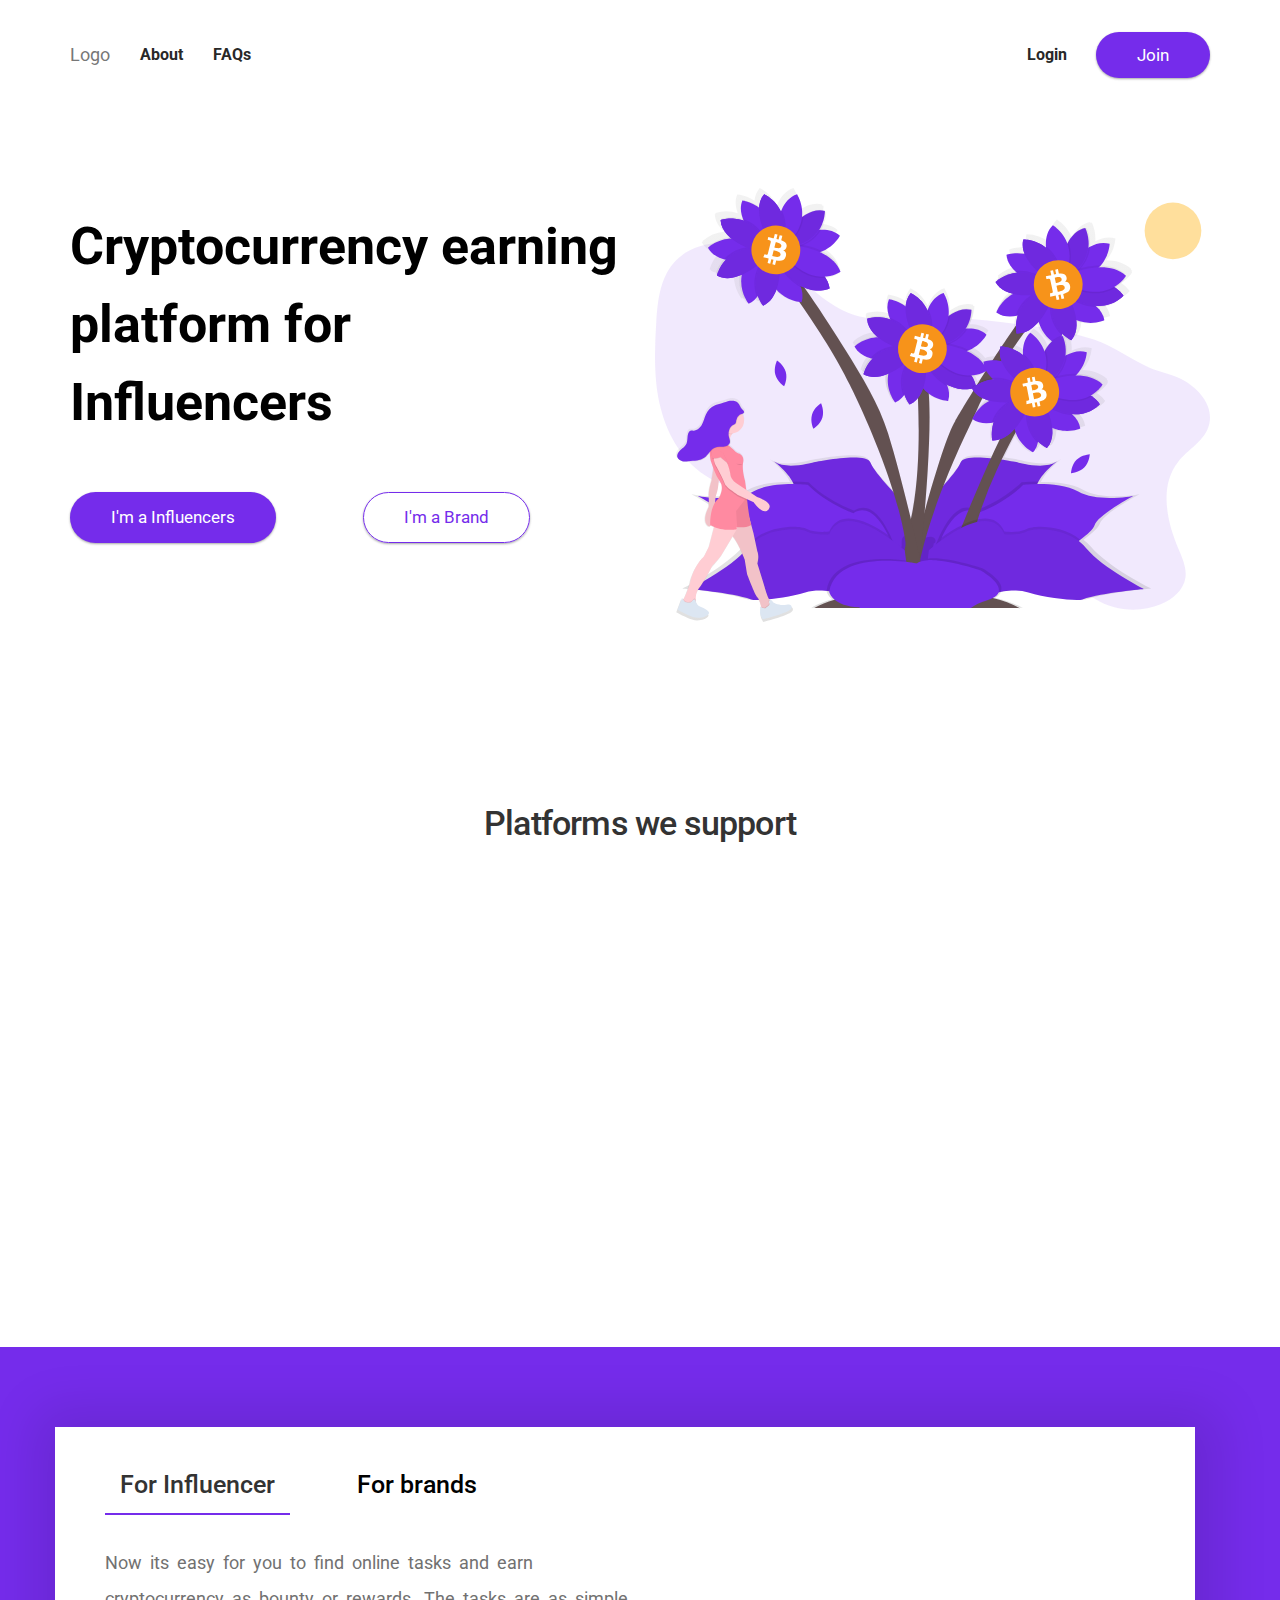
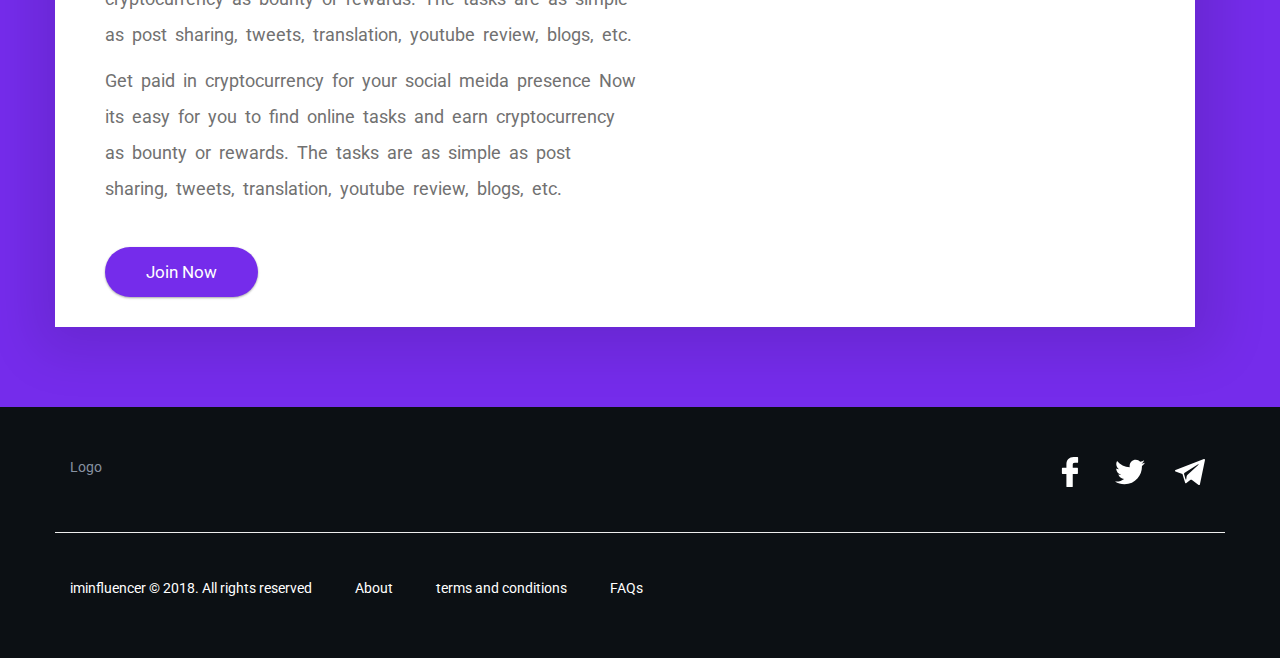
==== index.html @ a890776f "added" ====
<!DOCTYPE html>
<html>
<head>
	<title></title>
	<link rel="stylesheet" href="css/bootstrap.min.css">
	<link rel="stylesheet" href="css/animate.css">
	<link rel="stylesheet" href="css/main.css">
</head>
<body>
	<div class="hero-banner v1">
		   <nav class="navbar navbar-default navbar-transprent" style="padding-top: 30px;">
	           <div class="container">
	             <!-- Brand and toggle get grouped for better mobile display -->
	             <div class="navbar-header">
	               <button type="button" class="navbar-toggle collapsed" data-toggle="collapse" data-target="#navbar-sample" aria-expanded="false">
	                 <span class="sr-only">Toggle navigation</span>
	                 <span class="icon-bar"></span>
	                 <span class="icon-bar"></span>
	                 <span class="icon-bar"></span>
	               </button>
	              <a class="navbar-brand" href="#">
	                Logo
	                </a>
	             </div>
	     
	             <!-- Collect the nav links, forms, and other content for toggling -->
	             <div class="collapse navbar-collapse app" id="navbar-sample">
	               <ul class="nav navbar-nav">
	                	<li><a href="">About</a></li>
	                	<li><a href="faqs.html">FAQs</a></li>
	               </ul>
	               <ul class="nav navbar-nav navbar-right">
	                 <li><a href="login.html">Login</a></li>
	                 <li>
	                 	<p class="navbar-btn">
	                 	    		<div class="dropdown">
	                 	    			  <button class="btn btn-theme round dropdown-toggle" type="button" data-toggle="dropdown" style="padding: 10px 40px;
	                 	               margin-left: 14px;    margin-top: -6px;">
	                 	    			    Join
	                 	    			  </button>
	                 	    			  <ul class="dropdown-menu">
	                 	    			    <li><a href="#">I'm a Influencers</a></li>
	                 	    			    <li><a href="#">I'm a Brand</a></li>
	                 	    			   
	                 	    			  </ul>
	                 	    		</div>
	                 	 </p>     	
	                 	
	                 			
	                 </li>
	               </ul>
	             </div>
	           </div>
	       </nav>
	   </div>

	       <div class="container spacethis">
		       	<div class="row">
		       		<div class="col-md-6">
		       			<h1 class="main-heading">
		       				Cryptocurrency earning platform
		       				for Influencers
		       			</h1>
		       			<div class="row">
		       				<div class="col-md-6">
		       					<a href="#" class="btn btn-theme round">I'm a Influencers</a>
		       				</div>
		       				<div class="col-md-6">
		       					<a href="#" class="btn btn-theme outline round">I'm a Brand</a>
		       				</div>
		       			</div>
		       		</div>
		       		<div class="col-md-6">
		       			<img class="front-image" src="img/crypto01.svg" alt="">
		       		</div>
		       	</div>
	       </div>
	       <div class="container spacethis icon-container">
	       
	       		<h1 class="heading text-center">
	       			Platforms we support
	       		</h1>
	       		<ul class="brand-support-icon list-inline text-center">
	       			<li class="wow fadeInUp">
	       				<img src="img/facebook.svg" >
	       			</li>
	       			<li class="wow fadeInUp">
	       				<img src="img/twitter-02.svg">
	       			</li>
	       			<li class="wow fadeInUp">
	       				<img src="img/instagram-02.svg">
	       			</li>
	       			<li class="wow fadeInUp">
	       				<img src="img/youtube-02.svg">
	       			</li>
	       			<li class="wow fadeInUp">
	       				<img src="img/linkedin.svg">
	       			</li>
	       			<li class="wow fadeInUp">
	       				<img src="img/steemit.png">
	       			</li>
	       			<li class="wow fadeInUp">
	       				<img src="img/telegram.svg">
	       			</li>
	       			<li class="wow fadeInUp">
	       				<img src="img/medium.svg">
	       			</li>
	       			<li class="wow fadeInUp">
	       				<img src="img/reddit.png">
	       			</li>


	       		</ul>
	       </div>
	       <div class="container-fluid" style="background: var(--theme-color)">
	       		<div class="row">
	       			<div class="container spacethis">
	       				<div class="brands-box row">
	       					<div class="col-md-7" style="padding: 30px 50px">
	       						<ul class="nav nav-pills">
	       						  <li class="active influencer-tab"><a data-toggle="pill" href="#home">For Influencer</a></li>
	       						  <li class="brands-tab"><a data-toggle="pill" href="#menu1">For brands</a></li>
	       							       			 
	       						</ul>
	       						
	       						<div class="tab-content">
	       						  <div id="home" class="tab-pane fade in active">
	       						    <p>
	       						    	Now its easy for you to find online tasks and earn cryptocurrency
	       						    	as bounty or rewards.
	       						    	The tasks are as simple as post sharing, tweets, translation, 
	       						    	youtube review, blogs, etc.
	       						    </p>
	       						    <p>
	       						    	Get paid in cryptocurrency for your social meida presence

	       						    	Now its easy for you to find online tasks and earn cryptocurrency
	       						    	as bounty or rewards.
	       						    	The tasks are as simple as post sharing, tweets, translation, 
	       						    	youtube review, blogs, etc.
	       						    </p>
	       						    <a href="#" class="btn btn-theme round">Join Now</a>
	       						  </div>
	       						  <div id="menu1" class="tab-pane fade">
	       						    <p>
	       						    	Share your campaigns directly to influencers.

	       						    	Your campaigns can get immediate access to huge number of influencers 
	       						    	listed on our platform. 
	       						    	We help to optimize your spending by achieving real audience.
	       						    </p>
	       						    <a href="#" class="btn btn-theme round">Join Now</a>

	       						  </div>
	       						 
	       						</div>
	       						
	       					</div>
	       					<div class="col-md-5 brand-box-side-design">
	       				
	       						<img class="influencer-img wow fadeIn" src="img/inf.svg" alt="">
	       						<img class="brands-img animated fadeIn" style="display: none;" src="img/for-brands.svg" alt="">
	       					</div>
	       				</div>
	       			</div>
	       		</div>
	       </div>
	      
	       <footer>
	       	<div class="container">
	       		<div class="row">
	       			<div class="col-md-6">
	       				<p>Logo</p>
	       			</div>
	       			<div class="col-md-6">
	       				<ul class="list-inline footer-links social">
	       					<li><a href="faqs.html"><img src="img/telegram-f.svg" alt=""></a></li>
	       					<li><a href="faqs.html"><img src="img/twitter.svg" alt=""></a></li>
	       					<li><a href="faqs.html"><img src="img/facebook-logo.svg" alt=""></a></li>
	       				</ul>
	       			</div>
	       		</div>
	       		<div class="row" style="padding: 25px 0;">
	       			<hr>
	       		</div>
	       		<div class="row">
	       			<div class="col-md-12">
	       				<ul class="list-inline footer-links">
	       					<li><a href="">iminfluencer © 2018. All rights reserved </a></li>
	       					<li><a href="faqs.html">About</a></li>
	       					<li><a href="faqs.html">terms and conditions</a></li>
	       					<li><a href="faqs.html">FAQs</a></li>
	       				</ul>
	       			</div>
	       			
	       		</div>
	       	
	       	</div>
	       </footer>
	   <script src="js/jquery.min.js"></script>
	   <script src="js/bootstrap.min.js"></script>
	   <script src="js/WOW.js"></script>
		
		<script>
			$('.influencer-tab').click(function() {
				$('.brand-box-side-design .influencer-img').css('display' , 'block');
				$('.brand-box-side-design .brands-img').css('display' , 'none');
			});

			$('.brands-tab').click(function() {
				$('.brand-box-side-design .influencer-img').css('display' , 'none');
				$('.brand-box-side-design .brands-img').css('display' , 'block');
			});

			$('.brand-support-icon li').each(function(a) {
				$(this).attr('data-wow-delay', `${(a / 10) * 1.5}s`);
			});
			
			new WOW().init();


			// if visible 

			$.fn.isInViewport = function() {


			    var offset = $(this).offset();
			    if(!offset) return;
			    var elementTop = offset.top;
			    var elementBottom = elementTop + $(this).outerHeight();

			    var viewportTop = $(window).scrollTop();
			    var viewportBottom = viewportTop + $(window).height();

			    return elementBottom > viewportTop && elementTop < viewportBottom;
			};

			
		</script>
</body>
</html>
---- css/main.css ----
@import url('https://fonts.googleapis.com/css?family=Roboto:100,300,400,500,900');


body {
 font-family: 'Roboto', sans-serif;
   /*font-family: 'Krub', sans-serif;*/
  
}

.bg-gray {
  background: #eaeef0;
}

:root {
  --theme-color: #752ceb;
 
}

.f-m {
  font-family: 'Montserrat', sans-serif !important;
}

  .btn.btn-theme {

  transition: opacity .45s cubic-bezier(0.25, 1, 0.33, 1), transform .45s cubic-bezier(0.25, 1, 0.33, 1), border-color .45s cubic-bezier(0.25, 1, 0.33, 1), color .45s cubic-bezier(0.25, 1, 0.33, 1), background-color .45s cubic-bezier(0.25, 1, 0.33, 1), box-shadow .45s cubic-bezier(0.25, 1, 0.33, 1);
  display: inline-block;
  padding: 12px 40px;
 
  border: 1px solid transparent;
  border-radius: 3px;
    box-shadow: 0 1px 3px rgba(0,0,0,0.12), 0 1px 2px rgba(0,0,0,0.24);
     background: var(--theme-color);
  color: #fff;
  font-size: 17px;
}
.btn.round {
  border-radius: 40px;
}
.btn.btn-theme:hover {
  box-shadow: 0 20px 38px rgba(0, 0, 0, 0.16)!important;
      -ms-transform: translateY(-3px);
      transform: translateY(-3px);
      -webkit-transform: translateY(-3px);
      color: #fff;
}

.btn-theme.outline {
  border-color: var(--theme-color);
  color: var(--theme-color);
  background: none;

}
.btn-theme.outline:hover {
  background: var(--theme-color);
  color: #fff;
}

.btn.btn-round {
    border-radius: 30px;
}

.mb100 {
  margin-bottom: 100px;
}
.navbar-transprent {
  background-color: transparent;
  border: none;
}
.front-image {
  width: 100%;
}
.width100{
  width: 100% !important;
}
.spacethis {
  padding-top: 80px;
  padding-bottom: 80px;
}

.spacehalf {
  padding-top: 40px;
  padding-bottom: 40px;
}
.main-heading{
  font-weight: 700;
  font-size: 52px;
  color: #000;
  line-height: 1.5;
  margin-bottom: 50px;

}
.navbar-default .navbar-nav>li>a {
    color: #282828;
    font-weight: 700;
    font-size: 16px;
}
.hero-banner.v2 .navbar-default .navbar-nav>li>a  {
  color: #fff;
}
.hero-banner.v1 .front-image{
  display: block;
}
.hero-banner.v1 .front-2{
  display: none;
}
.hero-banner.v2 .front-image{
  display: none;

}

.hero-banner.v2{
  background: linear-gradient(45deg, #003c9c,  #540b80);
height: 100vh;
}

.hero-banner.v2 .main-heading {
  color: #fff;
}

.front-2 {
  width: 115%;
      margin-top: -100px;
}

.hero-banner.v2 .btn-theme.outline {
  background: #fff;
  border-color: #fff;
}
.brand-support-icon {
  padding: 0;
}
.brand-support-icon li img {
  width: 100%;
}

.brand-support-icon li {
  list-style: none;
      --size: 110px;
      width: var(--size);
      height: var(--size);
    /*box-shadow: -1px 3px 10px #00000024;*/
        padding: 15px;
        border-radius: 6px;
        margin: 40px 50px;

}

.heading {
 margin-bottom: 30px;
 font-size: 34px;
     line-height: 1.27;
     letter-spacing: -.8px;
}

.brands-box {
  box-shadow: 3px 4px 50px 20px #0000001c;
  width: 100%;
}

.brands-box .nav-pills>li>a{
 font-size: 25px;
     margin-right: 50px;
     font-weight: 500;
     color: #000;
}
.brands-box .btn {
  margin-top: 30px;
}

.nav-pills>li.active>a, .nav-pills>li.active>a:focus, .nav-pills>li.active>a:hover {
  color: #333;
  background: none;
  border-bottom: 2px solid var(--theme-color);
  border-radius: 0;
}

.brands-box p {
 font-size: 18px;
 line-height: 2;
 padding-right: 30px;
 color: #717171;
 font-weight: 400;
 word-spacing: 4px;
}
.brands-box .nav-pills {
  padding-bottom: 30px;
}
.brands-box {
    background: #fff;
    display: flex;
}
.brands-box form {
  padding-right: 60px;
  flex-grow: 1;
}

.login-body {
  height: calc(100vh - 110px);
  display: flex;
  align-items: center;
  justify-content: center;
}

.login-side-design {
  background: linear-gradient(45deg, #5400dc, #540b80);
  flex-grow: 1;
  display: flex;
}

.form-control {
  height: 45px;
      box-shadow: none;
      background: #eaeaea;
      border: none;
}
.form-group {
    margin-bottom: 30px;
}

.test {
  background: url(../img/layer.png) no-repeat right top;
  background-size: 1000px;

}

footer {
  background: #0c1014;
  color: #8792a1;
  padding: 50px 0;
}

.dropdown-menu li a{
      padding: 14px 20px;
}

.faqs-list {
  padding: 0;

}
.faqs-list li {
 list-style: none;
     padding: 7px 0;
     border-bottom: 1px solid #e2e2e2;
}
.faqs-list li:first-child {
 padding-top: 50px;
}
.faqs-list li .ques {
  font-size: 22px;
      font-weight: 500;
      color: #505050;
      margin: 0;
      padding: 20px 0;
      font-weight: 300;
      cursor: pointer;
}
.faqs-list li .ans {
    font-size: 16px;
    margin-top: 15px;
    line-height: 1.5;
    color: #5f5f5f;
       display: none;
}

.faqs-list li.active  .ques {
  color: #000;
  font-weight: 400;
}
.f-icon {
  --size: 45px;
      width: var(--size);
      height: var(--size);
      margin: 0 auto;
      background: var(--theme-color);
      padding: 8px;
      border-radius: 50%;
      border: 4px solid #fff;
      margin-top: -17px;
}
 .f-icon img {
  width: 100%;
 }
.por {
  position: relative;
}

.theme-color-box {
 background: var(--theme-color);
 color: #fff;
 text-align: center;
}

.footer-links li a {
  color: #fff;
  padding-right: 30px;
}

.footer-links.social li {
  float: right;
}
.footer-links.social  li a {
  padding-right: 0;
  padding-left: 20px;
}
.footer-links.social  li a img {
  width: 30px;
}

.animated.standby {
  -webkit-animation: none !important;
  -o-animation: none !important;
  animation: none !important;
  visibility: hidden;
}

.brand-box-side-design img {
  width:  100%;
  margin-top: 50px;
  margin-bottom: 50px;
}

.brand-box-side-design {
     min-height: 500px;
}
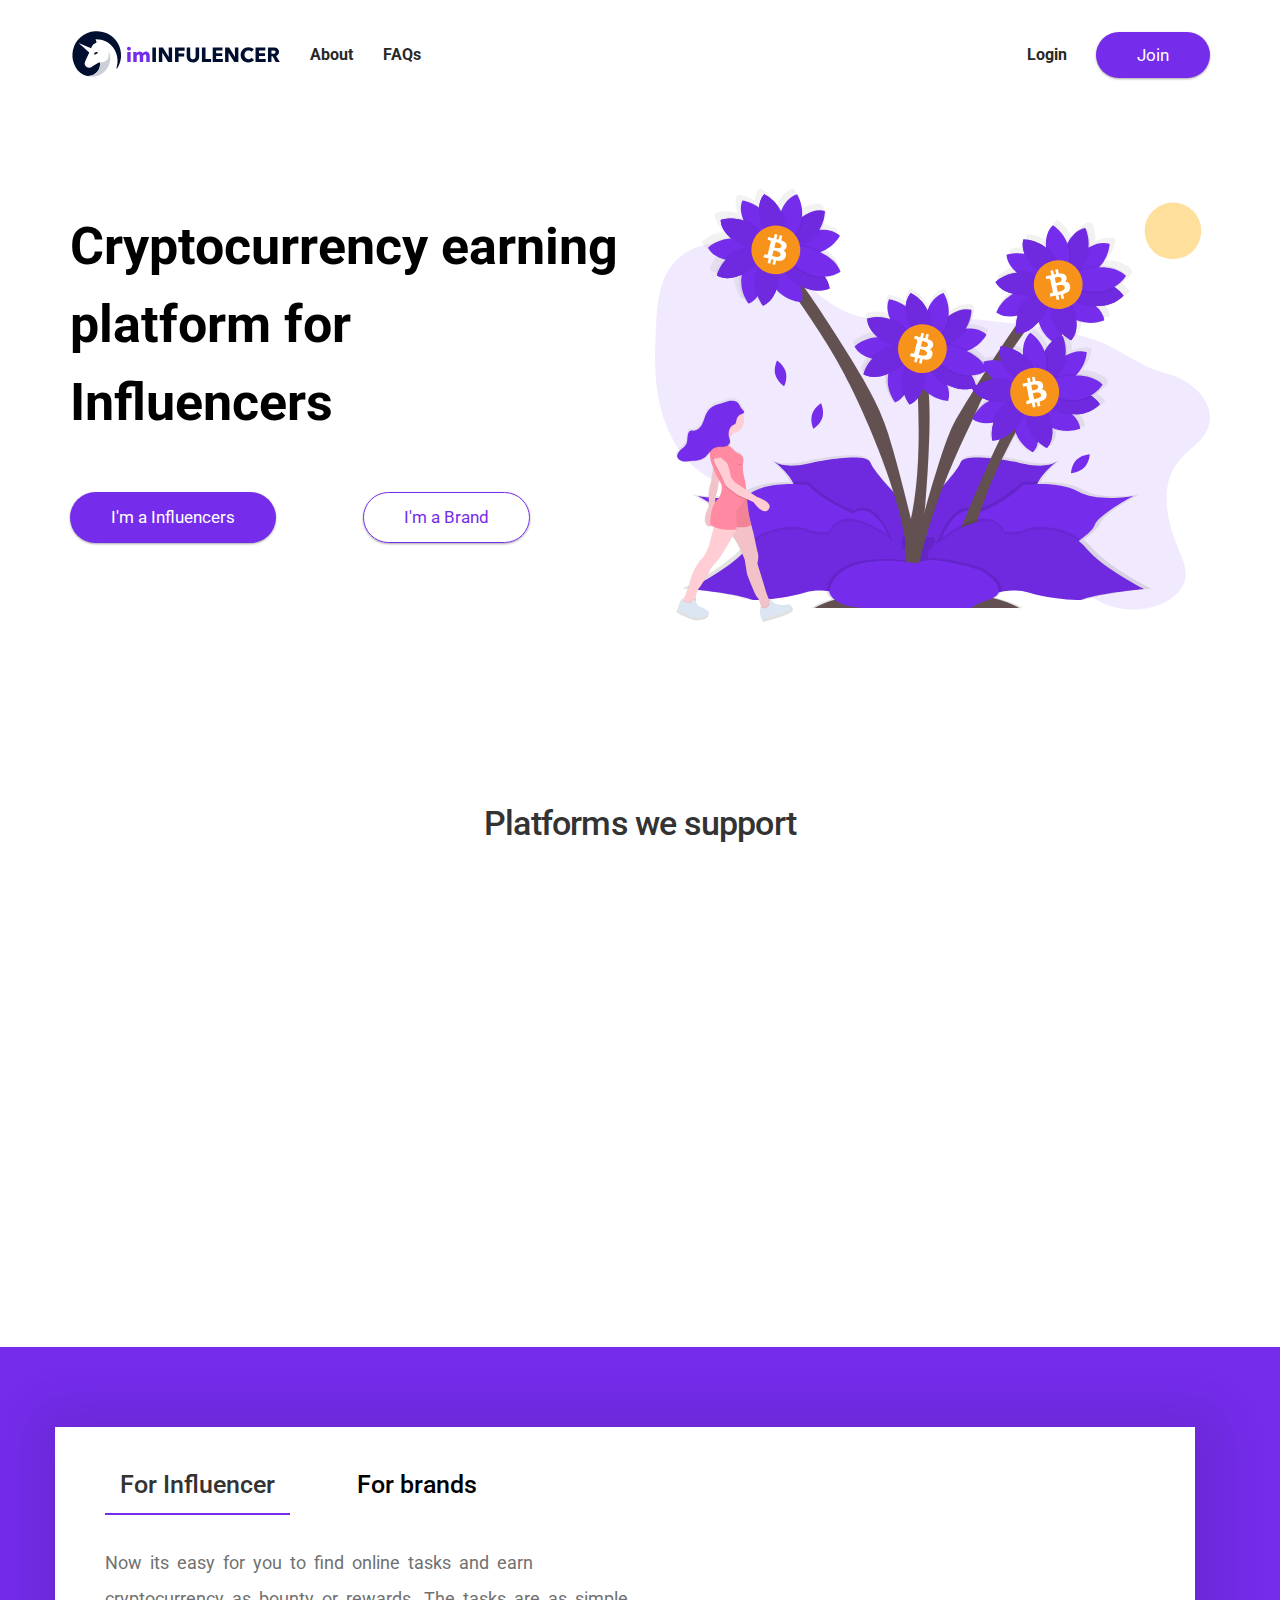
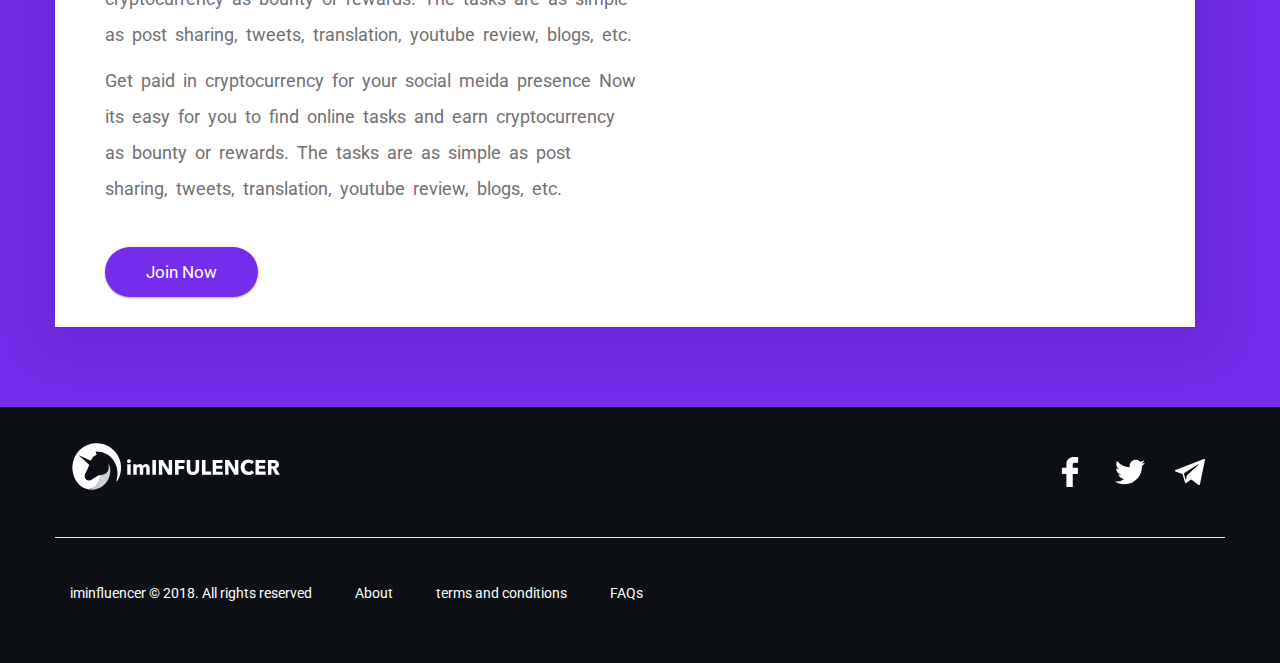
==== commit 2e877e6d: "added" ====
--- a/index.html
+++ b/index.html
@@ -18,15 +18,15 @@
 	                 <span class="icon-bar"></span>
 	                 <span class="icon-bar"></span>
 	               </button>
-	              <a class="navbar-brand" href="#">
-	                Logo
+	              <a class="navbar-brand" href="index.html">
+	                <img class="main-logo" src="img/Iminfluencer Logo 2.svg" alt="">
 	                </a>
 	             </div>
 	     
 	             <!-- Collect the nav links, forms, and other content for toggling -->
 	             <div class="collapse navbar-collapse app" id="navbar-sample">
 	               <ul class="nav navbar-nav">
-	                	<li><a href="">About</a></li>
+	                	<li><a href="about.html">About</a></li>
 	                	<li><a href="faqs.html">FAQs</a></li>
 	               </ul>
 	               <ul class="nav navbar-nav navbar-right">
@@ -39,8 +39,8 @@
 	                 	    			    Join
 	                 	    			  </button>
 	                 	    			  <ul class="dropdown-menu">
-	                 	    			    <li><a href="#">I'm a Influencers</a></li>
-	                 	    			    <li><a href="#">I'm a Brand</a></li>
+	                 	    			    <li><a href="signup.html">I'm a Influencers</a></li>
+	                 	    			    <li><a href="signup.html">I'm a Brand</a></li>
 	                 	    			   
 	                 	    			  </ul>
 	                 	    		</div>
@@ -170,7 +170,7 @@
 	       	<div class="container">
 	       		<div class="row">
 	       			<div class="col-md-6">
-	       				<p>Logo</p>
+	       			  <img class="main-logo" src="img/logo-footer.svg" alt="">
 	       			</div>
 	       			<div class="col-md-6">
 	       				<ul class="list-inline footer-links social">
@@ -187,8 +187,8 @@
 	       			<div class="col-md-12">
 	       				<ul class="list-inline footer-links">
 	       					<li><a href="">iminfluencer © 2018. All rights reserved </a></li>
-	       					<li><a href="faqs.html">About</a></li>
-	       					<li><a href="faqs.html">terms and conditions</a></li>
+	       					<li><a href="about.html">About</a></li>
+	       					<li><a href="terms.html">terms and conditions</a></li>
 	       					<li><a href="faqs.html">FAQs</a></li>
 	       				</ul>
 	       			</div>
--- a/css/main.css
+++ b/css/main.css
@@ -188,6 +188,7 @@
 .brands-box {
     background: #fff;
     display: flex;
+    flex-wrap: wrap;
 }
 .brands-box form {
   padding-right: 60px;
@@ -202,9 +203,13 @@
 }
 
 .login-side-design {
-  background: linear-gradient(45deg, #5400dc, #540b80);
-  flex-grow: 1;
+  background: var(--theme-color);
+    flex-basis: 450px;
   display: flex;
+  color: #fff;
+  padding: 30px;
+  justify-content: center;
+    align-items: center;
 }
 
 .form-control {
@@ -322,3 +327,40 @@
 .brand-box-side-design {
      min-height: 500px;
 }
+.main-logo {
+  width: 210px;
+      margin-top: -15px;
+}
+.dropdown .btn-theme.round {
+  -webkit-transition: all .2s ;
+     -moz-transition: all .2s ;
+      -ms-transition: all .2s ;
+       -o-transition: all .2s;
+          transition: all .2s ;
+}
+.dropdown.open .btn-theme.round{
+  border-radius: 2px;
+}
+.dropdown-menu {
+  border-top: 2px solid #752ceb;
+      margin-top: 15px;
+}
+.dropdown-menu:before {
+ content: '';
+     border: 10px solid;
+     border-color: #ff000000 #0000ff00 #752ceb #ffff0000;
+     display: block;
+     position: absolute;
+     right: 2px;
+     top: -22px;
+}
+.email-verification .lead {
+      text-align: center;
+    line-height: 2;
+    padding: 80px;
+}
+.about-page p{
+  font-size: 16px;
+  line-height: 1.7;
+  margin-bottom: 20px;
+}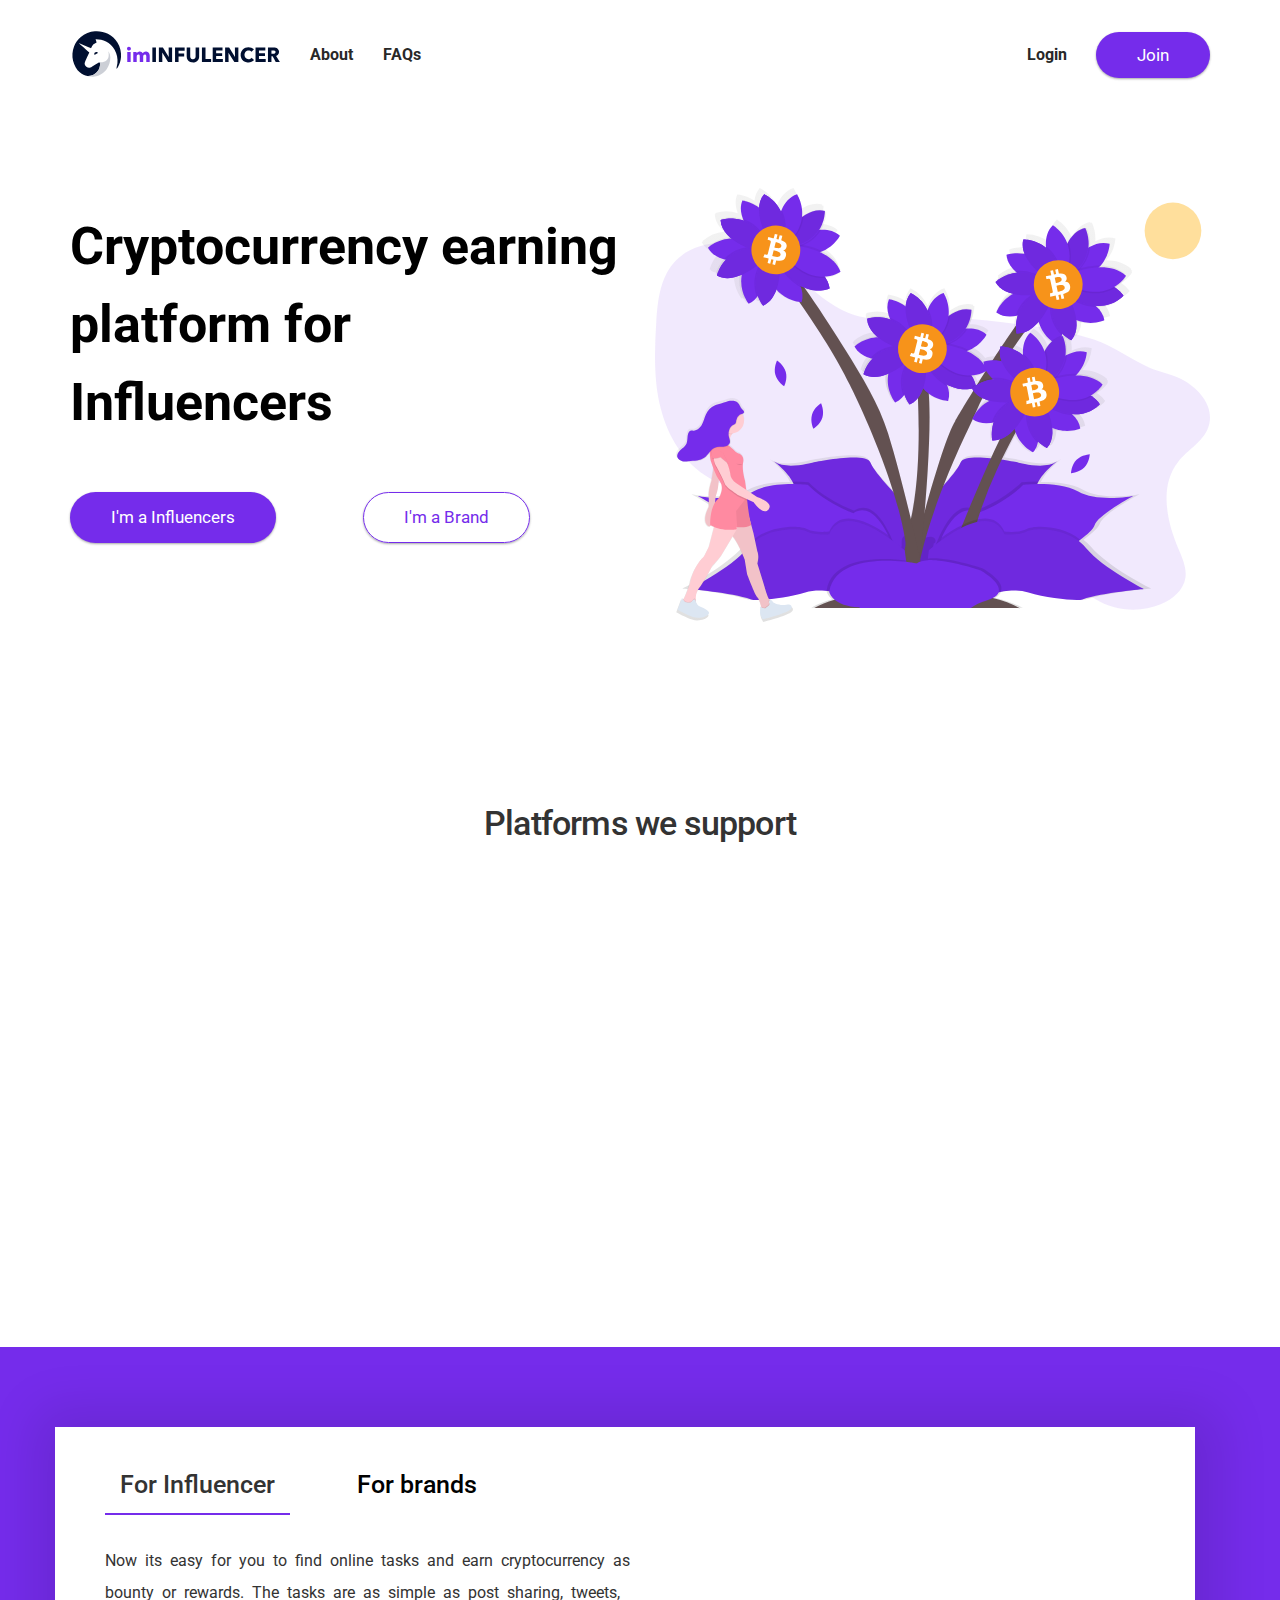
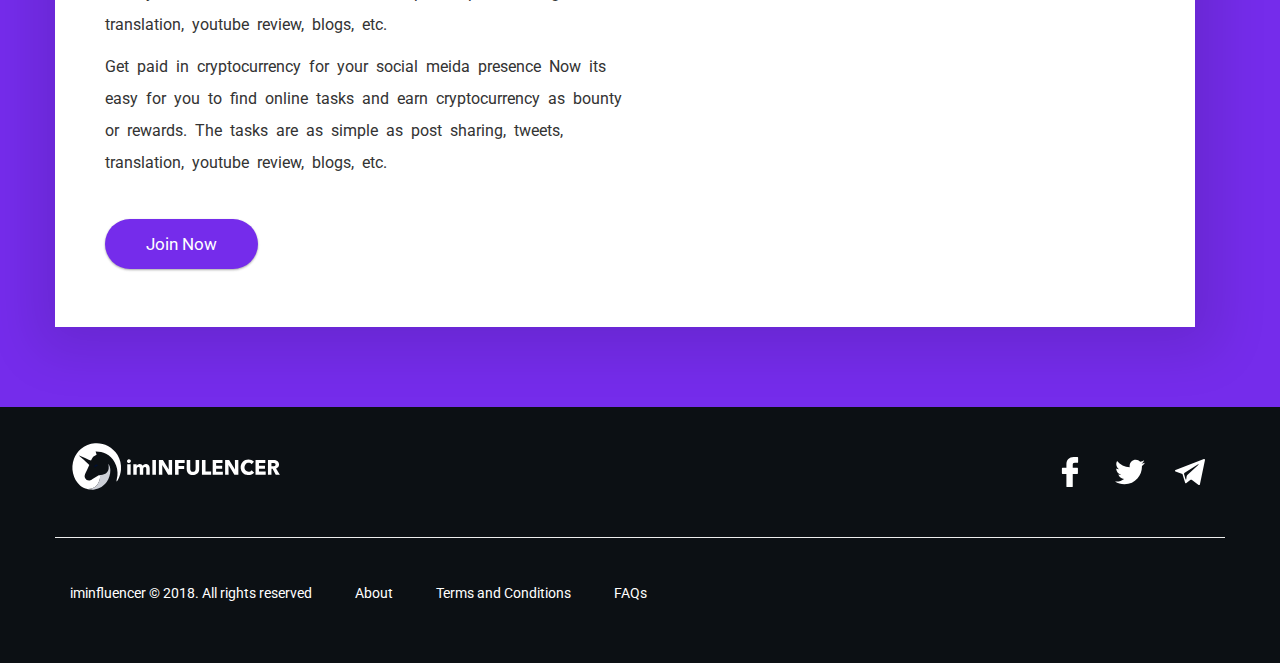
==== commit 7a863858: "added dashboard" ====
--- a/index.html
+++ b/index.html
@@ -39,7 +39,7 @@
 	                 	    			    Join
 	                 	    			  </button>
 	                 	    			  <ul class="dropdown-menu">
-	                 	    			    <li><a href="signup.html">I'm a Influencers</a></li>
+	                 	    			    <li><a href="signup.html">I'm an Influencer</a></li>
 	                 	    			    <li><a href="signup.html">I'm a Brand</a></li>
 	                 	    			   
 	                 	    			  </ul>
@@ -143,7 +143,7 @@
 	       						  </div>
 	       						  <div id="menu1" class="tab-pane fade">
 	       						    <p>
-	       						    	Share your campaigns directly to influencers.
+	       						    	Share your campaigns directly to influencers. <br>
 
 	       						    	Your campaigns can get immediate access to huge number of influencers 
 	       						    	listed on our platform. 
@@ -188,7 +188,7 @@
 	       				<ul class="list-inline footer-links">
 	       					<li><a href="">iminfluencer © 2018. All rights reserved </a></li>
 	       					<li><a href="about.html">About</a></li>
-	       					<li><a href="terms.html">terms and conditions</a></li>
+	       					<li><a href="terms.html">Terms and Conditions</a></li>
 	       					<li><a href="faqs.html">FAQs</a></li>
 	       				</ul>
 	       			</div>
--- a/css/main.css
+++ b/css/main.css
@@ -9,6 +9,10 @@
 
 .bg-gray {
   background: #eaeef0;
+}
+.para {
+  line-height: 1.6;
+  font-size: 16px;
 }
 
 :root {
@@ -175,12 +179,12 @@
 }
 
 .brands-box p {
- font-size: 18px;
- line-height: 2;
- padding-right: 30px;
- color: #717171;
- font-weight: 400;
- word-spacing: 4px;
+ font-size: 16px;
+     line-height: 2;
+     padding-right: 30px;
+     color: #333333;
+     font-weight: 400;
+     word-spacing: 4px;
 }
 .brands-box .nav-pills {
   padding-bottom: 30px;
@@ -363,4 +367,93 @@
   font-size: 16px;
   line-height: 1.7;
   margin-bottom: 20px;
+}
+
+ {
+
+}
+
+.account-row .nav-pills {
+  display: flex;
+  justify-content: space-between;
+  border-bottom: 2px solid #ddd;
+  margin-bottom: 30px;
+}
+
+.account-row .nav-pills a {
+
+    color: #333;
+    font-size: 16px;
+    margin-top: 35px;
+    margin-bottom: -2px;
+}
+
+.btn.btn-theme.small {
+      padding: 7px 35px;
+
+}
+
+
+
+
+
+.account-row .nav-pills li.active a{
+  /*border: none !important;*/
+}
+
+  .connect-social {
+      list-style: none;
+      padding: 0;
+      display: flex;
+      flex-wrap: wrap;
+      justify-content: center;
+  }
+
+.connect-social li img{
+  width: 50px;
+}
+
+.fw400 {
+  font-weight: 400;
+}
+
+.connect-social li {
+      padding: 7px;
+    margin: 10px;
+    text-align: center;
+    border-radius: 3px;
+    border: 1px solid transparent;
+
+}
+
+.connect-social li:hover {
+  border: 1px solid var(--theme-color);
+}
+
+.data-box {
+  font-weight: 300;
+  text-align: center;
+  border-top: 1px solid #ddd;
+  padding: 15px;
+}
+
+
+  .invite-box {
+      width: 70%;
+      margin: 0 auto;
+      text-align: center;
+  }
+
+.invite-box p{
+  font-size: 17px;
+      line-height: 2;
+      margin-top: 10px;
+}
+
+.dash-logo{
+  width: 160px;
+  margin: 0 auto;
+  display: block;
+  margin-top: 10px;
+  margin-bottom: -8px;
 }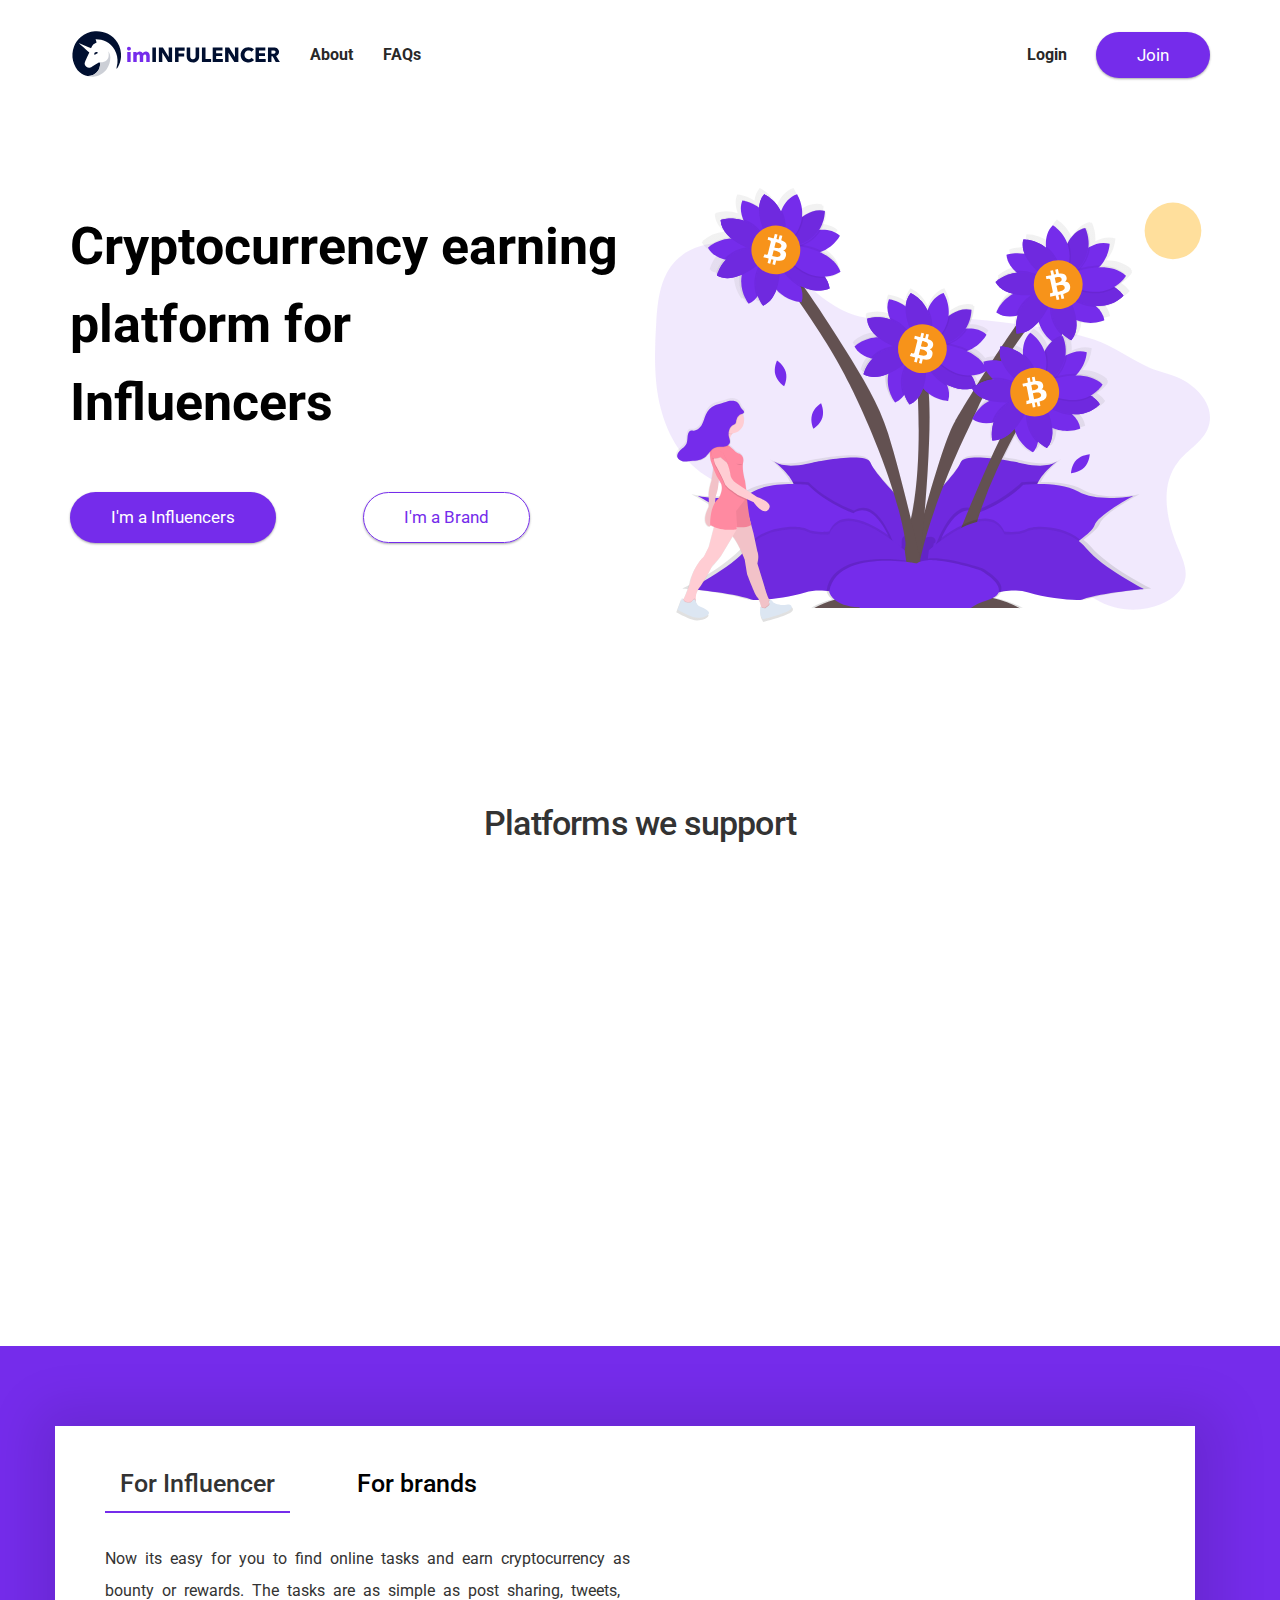
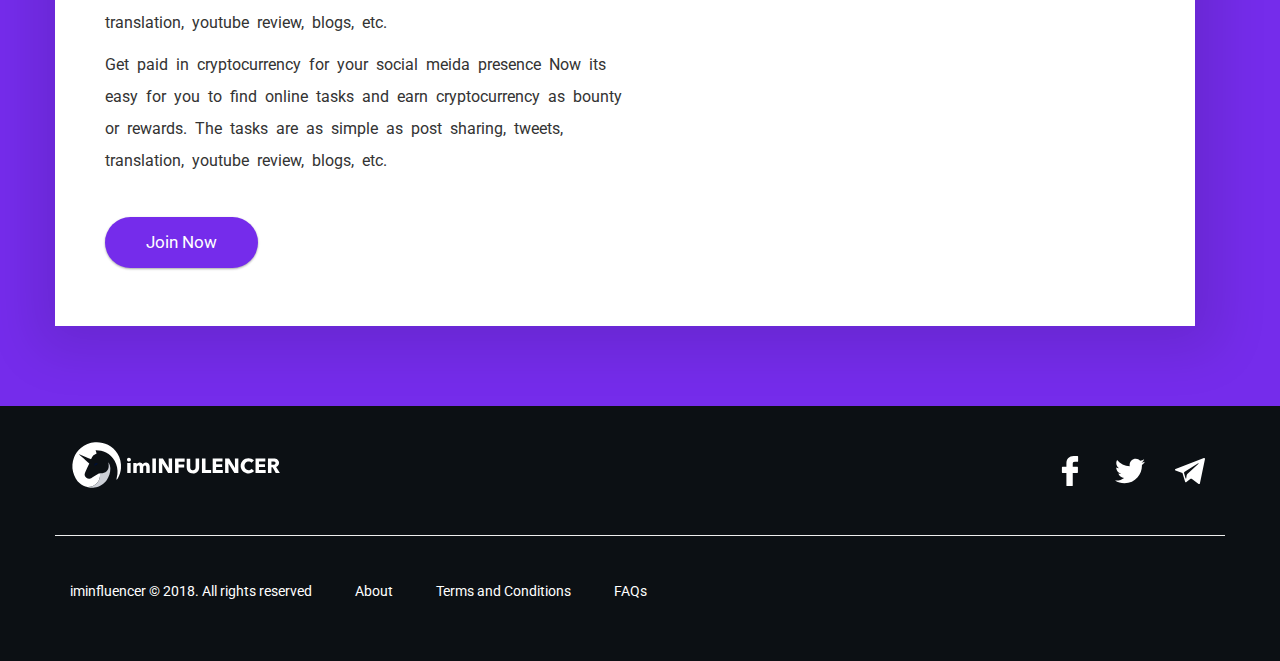
==== commit beb322b7: "added" ====
--- a/index.html
+++ b/index.html
@@ -5,6 +5,18 @@
 	<link rel="stylesheet" href="css/bootstrap.min.css">
 	<link rel="stylesheet" href="css/animate.css">
 	<link rel="stylesheet" href="css/main.css">
+	<link rel="stylesheet" href="css/mobile.css">
+
+	<meta name="language" content="en">
+
+	  <meta charset="utf-8">
+	  <meta http-equiv="X-UA-Compatible" content="IE=edge">
+	  <meta name="viewport" content="width=device-width, initial-scale=1, shrink-to-fit=no">
+
+	  <meta property="og:locale" content="en_US" />
+
+	  <meta property="og:type" content="website" />
+
 </head>
 <body>
 	<div class="hero-banner v1">
@@ -61,11 +73,11 @@
 		       				Cryptocurrency earning platform
 		       				for Influencers
 		       			</h1>
-		       			<div class="row">
-		       				<div class="col-md-6">
+		       			<div class="row cta-row">
+		       				<div class="col-md-6 col-xs-6">
 		       					<a href="#" class="btn btn-theme round">I'm a Influencers</a>
 		       				</div>
-		       				<div class="col-md-6">
+		       				<div class="col-md-6 col-xs-6">
 		       					<a href="#" class="btn btn-theme outline round">I'm a Brand</a>
 		       				</div>
 		       			</div>
@@ -82,31 +94,31 @@
 	       		</h1>
 	       		<ul class="brand-support-icon list-inline text-center">
 	       			<li class="wow fadeInUp">
-	       				<img src="img/facebook.svg" >
-	       			</li>
-	       			<li class="wow fadeInUp">
-	       				<img src="img/twitter-02.svg">
-	       			</li>
-	       			<li class="wow fadeInUp">
-	       				<img src="img/instagram-02.svg">
-	       			</li>
-	       			<li class="wow fadeInUp">
-	       				<img src="img/youtube-02.svg">
-	       			</li>
-	       			<li class="wow fadeInUp">
-	       				<img src="img/linkedin.svg">
-	       			</li>
-	       			<li class="wow fadeInUp">
-	       				<img src="img/steemit.png">
-	       			</li>
-	       			<li class="wow fadeInUp">
-	       				<img src="img/telegram.svg">
-	       			</li>
-	       			<li class="wow fadeInUp">
-	       				<img src="img/medium.svg">
-	       			</li>
-	       			<li class="wow fadeInUp">
-	       				<img src="img/reddit.png">
+	       				<img src="img/social/facebook.svg" >
+	       			</li>
+	       			<li class="wow fadeInUp">
+	       				<img src="img/social/twitter.svg">
+	       			</li>
+	       			<li class="wow fadeInUp">
+	       				<img src="img/social/instagram.svg">
+	       			</li>
+	       			<li class="wow fadeInUp">
+	       				<img src="img/social/youtube-02.svg">
+	       			</li>
+	       			<li class="wow fadeInUp">
+	       				<img src="img/social/linkd-02.svg">
+	       			</li>
+	       			<li class="wow fadeInUp">
+	       				<img src="img/social/steemit.svg">
+	       			</li>
+	       			<li class="wow fadeInUp">
+	       				<img src="img/social/telegram-02.svg">
+	       			</li>
+	       			<li class="wow fadeInUp">
+	       				<img src="img/social/medium-02.svg">
+	       			</li>
+	       			<li class="wow fadeInUp">
+	       				<img src="img/social/reddit-02.svg">
 	       			</li>
 
 
@@ -167,35 +179,35 @@
 	       </div>
 	      
 	       <footer>
-	       	<div class="container">
-	       		<div class="row">
-	       			<div class="col-md-6">
-	       			  <img class="main-logo" src="img/logo-footer.svg" alt="">
-	       			</div>
-	       			<div class="col-md-6">
-	       				<ul class="list-inline footer-links social">
-	       					<li><a href="faqs.html"><img src="img/telegram-f.svg" alt=""></a></li>
-	       					<li><a href="faqs.html"><img src="img/twitter.svg" alt=""></a></li>
-	       					<li><a href="faqs.html"><img src="img/facebook-logo.svg" alt=""></a></li>
-	       				</ul>
-	       			</div>
-	       		</div>
-	       		<div class="row" style="padding: 25px 0;">
-	       			<hr>
-	       		</div>
-	       		<div class="row">
-	       			<div class="col-md-12">
-	       				<ul class="list-inline footer-links">
-	       					<li><a href="">iminfluencer © 2018. All rights reserved </a></li>
-	       					<li><a href="about.html">About</a></li>
-	       					<li><a href="terms.html">Terms and Conditions</a></li>
-	       					<li><a href="faqs.html">FAQs</a></li>
-	       				</ul>
-	       			</div>
-	       			
-	       		</div>
-	       	
-	       	</div>
+		       	<div class="container">
+		       		<div class="row">
+		       			<div class="col-md-6">
+		       			  <img class="main-logo" src="img/logo-footer.svg" alt="">
+		       			</div>
+		       			<div class="col-md-6 col-xs-12">
+		       				<ul class="list-inline footer-links social">
+		       					<li><a href="faqs.html"><img src="img/telegram-f.svg" alt=""></a></li>
+		       					<li><a href="faqs.html"><img src="img/twitter.svg" alt=""></a></li>
+		       					<li><a href="faqs.html"><img src="img/facebook-logo.svg" alt=""></a></li>
+		       				</ul>
+		       			</div>
+		       		</div>
+		       		<div class="row" style="padding: 25px 0;">
+		       			<hr>
+		       		</div>
+		       		<div class="row">
+		       			<div class="col-md-12">
+		       				<ul class="list-inline footer-links">
+		       					<li class="hidden-xs"><a href="">iminfluencer © 2018. All rights reserved </a></li>
+		       					<li><a href="about.html">About</a></li>
+		       					<li><a href="terms.html">Terms and Conditions</a></li>
+		       					<li><a href="faqs.html">FAQs</a></li>
+		       				</ul>
+		       			</div>
+		       			
+		       		</div>
+		       	</div>
+		       	<a href="" class="visible-xs mcright">iminfluencer © 2018. All rights reserved </a>
 	       </footer>
 	   <script src="js/jquery.min.js"></script>
 	   <script src="js/bootstrap.min.js"></script>
--- a/css/main.css
+++ b/css/main.css
@@ -6,6 +6,9 @@
    /*font-family: 'Krub', sans-serif;*/
   
 }
+._sgn {
+  padding: 30px 50px;
+}
 
 .bg-gray {
   background: #eaeef0;
@@ -19,7 +22,9 @@
   --theme-color: #752ceb;
  
 }
-
+.theme-text {
+  color: var(--theme-color);
+}
 .f-m {
   font-family: 'Montserrat', sans-serif !important;
 }
@@ -143,8 +148,6 @@
       width: var(--size);
       height: var(--size);
     /*box-shadow: -1px 3px 10px #00000024;*/
-        padding: 15px;
-        border-radius: 6px;
         margin: 40px 50px;
 
 }
--- a/css/mobile.css
+++ b/css/mobile.css
@@ -0,0 +1,81 @@
+@media (max-width: 767px) {
+
+
+  .brands-box form {
+  }
+
+  .brands-box {
+     
+      margin: 0 auto;
+  }
+  .login-side-design img {
+    width: 300px !important;
+  }
+  .login-body {
+    height: 100% !important;
+  }
+  
+  .login-side-design {
+   width: 100%;
+   flex-basis: 100%;
+  }
+
+  .spacethis {
+      padding-top: 40px;
+      padding-bottom: 40px;
+  }
+
+  .main-heading {
+      font-size: 38px;
+      margin-top: 0;
+      margin-bottom: 30px;
+  }
+.btn.btn-theme {
+      padding: 8px 30px;
+}
+.cta-row .col-md-6.col-xs-6 {
+  text-align: center;
+  margin-bottom: 40px;
+}
+.brand-support-icon li {
+    --size: 95px;
+    margin: 15px;
+}
+.brands-box .nav.nav-pills{
+  display: flex;
+}
+.brands-box .nav-pills>li>a {
+ font-size: 18px;
+ margin-right: 15px;
+}
+.brand-box-side-design {
+    min-height: 390px;
+}
+.list-inline.footer-links.social {
+  margin-top: -30px;
+}
+.footer-links.social li a img {
+    width: 25px;
+}
+.mcright {
+  text-align: center;
+      margin-bottom: 0;
+      position: absolute;
+      left: 0;
+      right: 0;
+      color: #a0a0a0;
+      margin-top: 20px;
+}
+.brands-box form {
+  padding-right: 0px;
+
+}
+
+}/*media*/
+
+@media (min-width: 768px) {
+  .login-side-design img {
+    width: 400px !important;
+  }
+ 
+}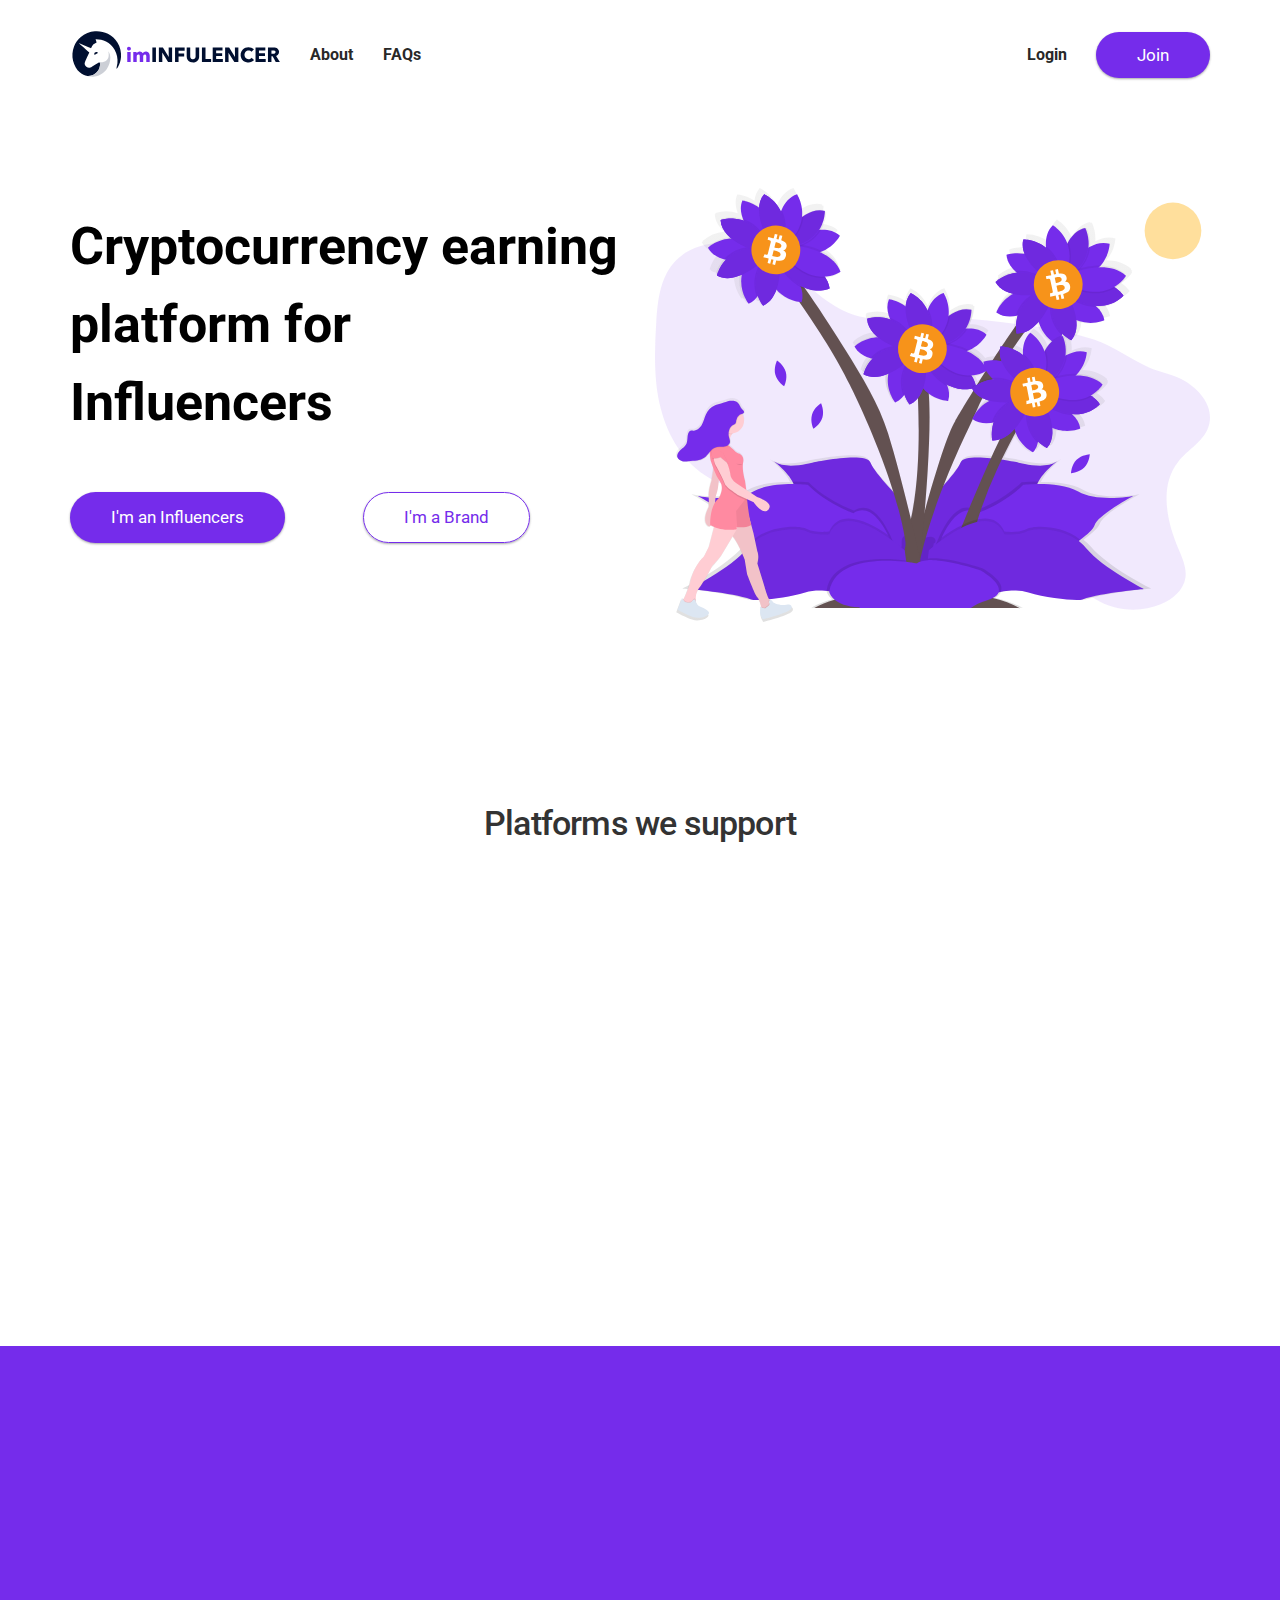
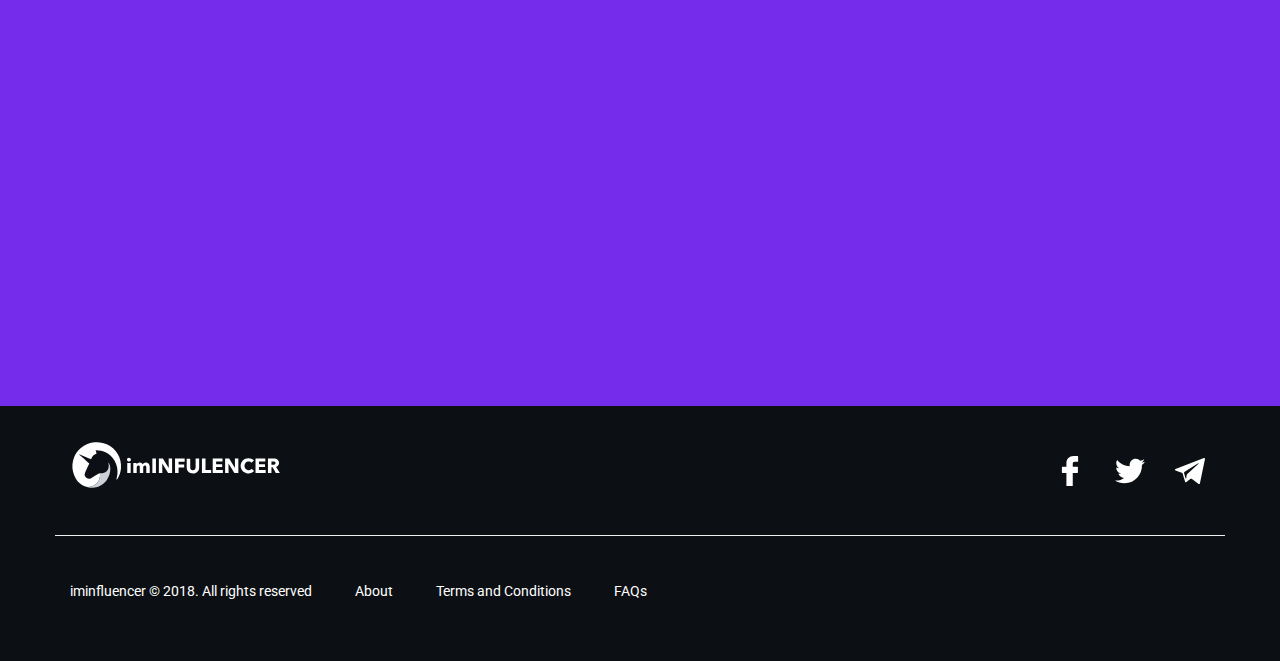
==== commit 42379008: "added" ====
--- a/index.html
+++ b/index.html
@@ -69,21 +69,21 @@
 	       <div class="container spacethis">
 		       	<div class="row">
 		       		<div class="col-md-6">
-		       			<h1 class="main-heading">
+		       			<h1 class="main-heading wow fadeInDown">
 		       				Cryptocurrency earning platform
 		       				for Influencers
 		       			</h1>
 		       			<div class="row cta-row">
 		       				<div class="col-md-6 col-xs-6">
-		       					<a href="#" class="btn btn-theme round">I'm a Influencers</a>
+		       					<a href="#" class="btn btn-theme round wow fadeInDown" data-wow-delay=".5s">I'm an Influencers</a>
 		       				</div>
 		       				<div class="col-md-6 col-xs-6">
-		       					<a href="#" class="btn btn-theme outline round">I'm a Brand</a>
+		       					<a href="#" class="btn btn-theme outline round wow fadeInDown" data-wow-delay=".8s">I'm a Brand</a>
 		       				</div>
 		       			</div>
 		       		</div>
 		       		<div class="col-md-6">
-		       			<img class="front-image" src="img/crypto01.svg" alt="">
+		       			<img class="front-image fadeInDown wow zoomIn" data-wow-delay="1s" src="img/crypto01.svg" alt="">
 		       		</div>
 		       	</div>
 	       </div>
@@ -127,7 +127,7 @@
 	       <div class="container-fluid" style="background: var(--theme-color)">
 	       		<div class="row">
 	       			<div class="container spacethis">
-	       				<div class="brands-box row">
+	       				<div class="brands-box row fadeInUp wow">
 	       					<div class="col-md-7" style="padding: 30px 50px">
 	       						<ul class="nav nav-pills">
 	       						  <li class="active influencer-tab"><a data-toggle="pill" href="#home">For Influencer</a></li>
--- a/css/main.css
+++ b/css/main.css
@@ -459,4 +459,8 @@
   display: block;
   margin-top: 10px;
   margin-bottom: -8px;
+}
+
+._signUp-form {
+  padding: 30px 50px;
 }--- a/css/mobile.css
+++ b/css/mobile.css
@@ -31,12 +31,18 @@
       margin-bottom: 30px;
   }
 .btn.btn-theme {
-      padding: 8px 30px;
+     padding: 7px 24px;
 }
 .cta-row .col-md-6.col-xs-6 {
-  text-align: center;
   margin-bottom: 40px;
 }
+.cta-row .col-md-6.col-xs-6:first-child {
+  text-align: left;
+}
+.cta-row .col-md-6.col-xs-6:last-child {
+  text-align: right;
+}
+
 .brand-support-icon li {
     --size: 95px;
     margin: 15px;
@@ -70,7 +76,25 @@
   padding-right: 0px;
 
 }
-
+.main-logo {
+    width: 176px;
+}
+.footer-links.social li a {
+    padding-right: 0;
+    padding-left: 10px;
+}
+._signUp-form {
+  padding: 30px 30px !important;
+}
+.login-side-design h1 {
+ text-align: center;
+     font-weight: 300;
+     font-size: 28px;
+     line-height: 1.7;
+}
+.list-inline.footer-links {
+  text-align: center;
+}
 }/*media*/
 
 @media (min-width: 768px) {
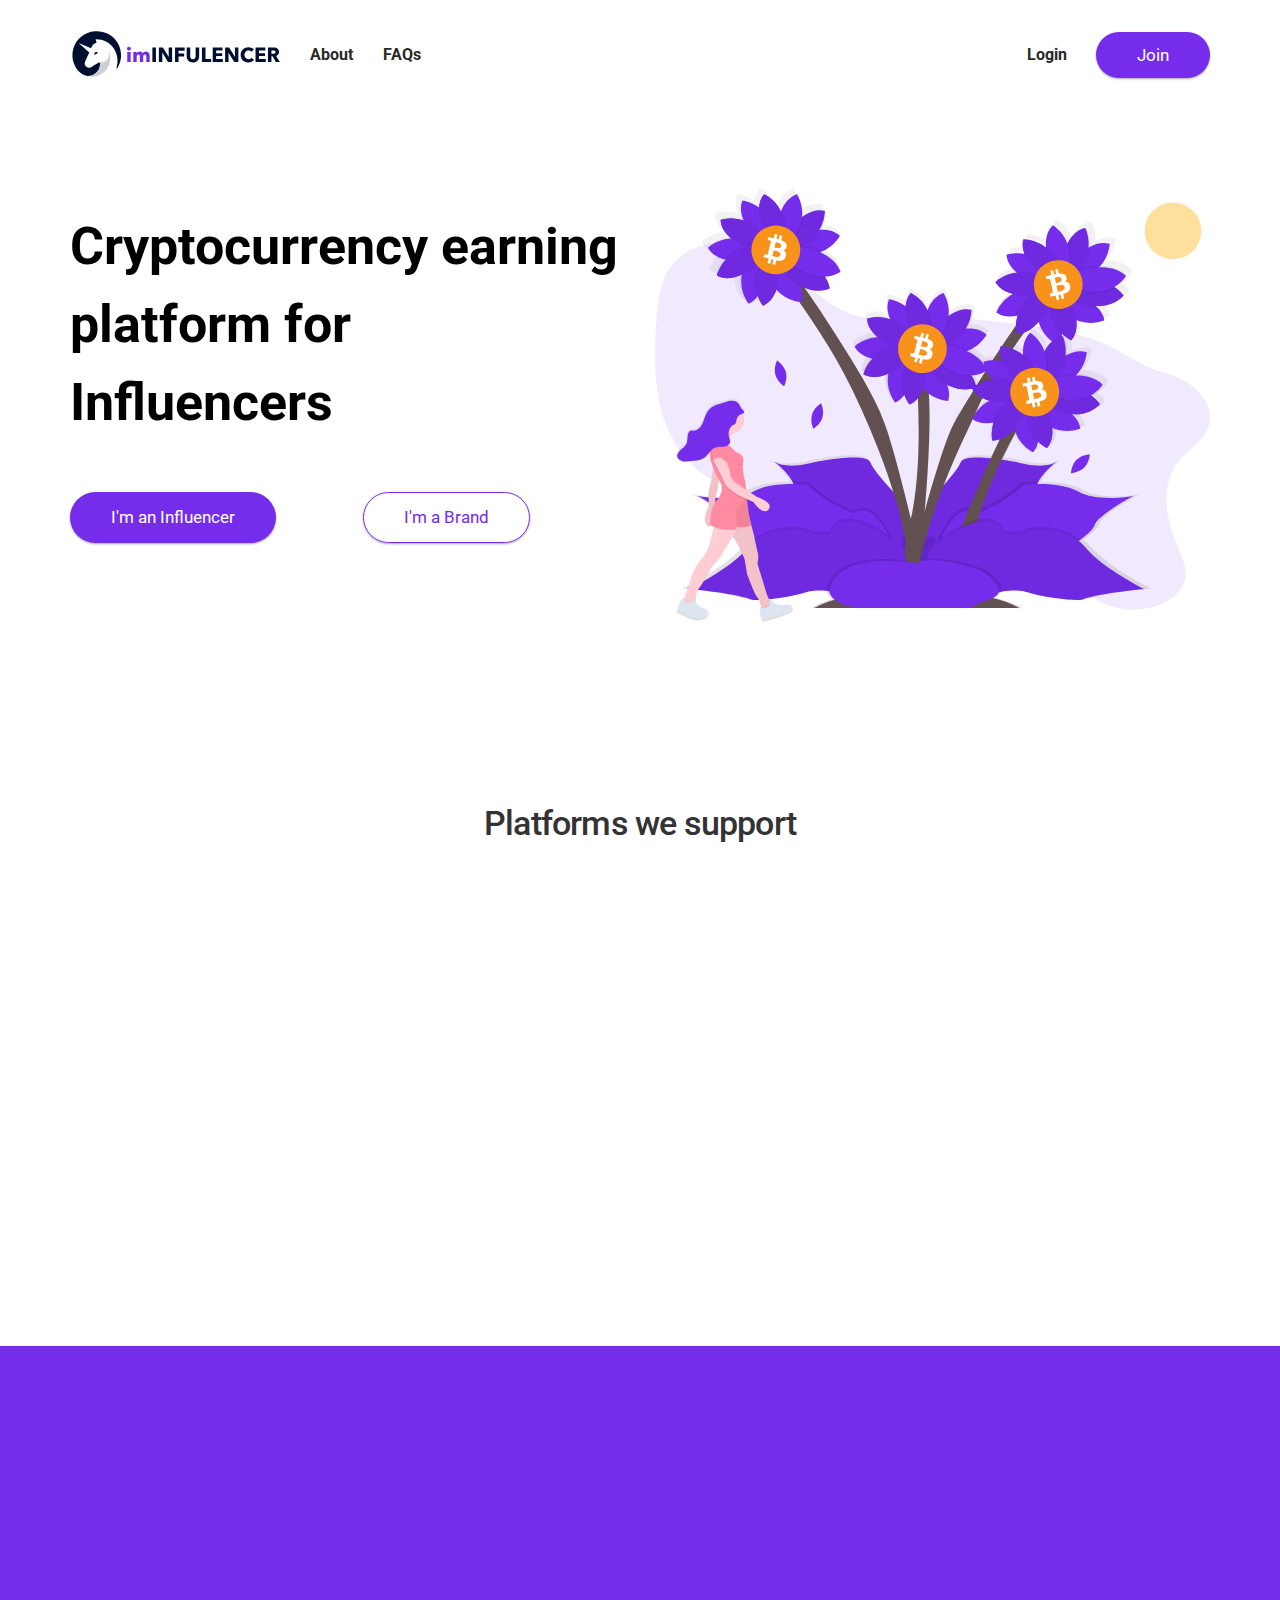
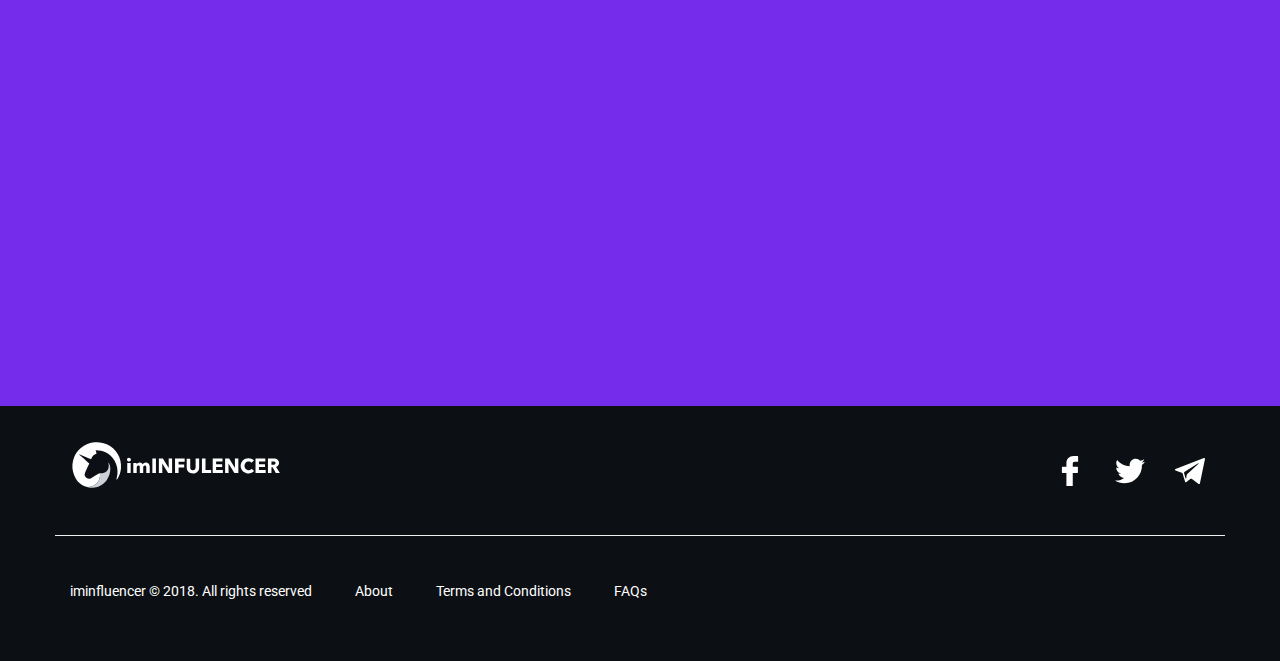
==== commit c9587f81: "added" ====
--- a/index.html
+++ b/index.html
@@ -75,7 +75,7 @@
 		       			</h1>
 		       			<div class="row cta-row">
 		       				<div class="col-md-6 col-xs-6">
-		       					<a href="#" class="btn btn-theme round wow fadeInDown" data-wow-delay=".5s">I'm an Influencers</a>
+		       					<a href="#" class="btn btn-theme round wow fadeInDown" data-wow-delay=".5s">I'm an Influencer</a>
 		       				</div>
 		       				<div class="col-md-6 col-xs-6">
 		       					<a href="#" class="btn btn-theme outline round wow fadeInDown" data-wow-delay=".8s">I'm a Brand</a>
--- a/css/main.css
+++ b/css/main.css
@@ -463,4 +463,86 @@
 
 ._signUp-form {
   padding: 30px 50px;
+}
+
+.box {
+  width: 50vmin;
+  height: 50vmin;
+  position: relative;
+ float: right;
+}
+
+.spin-container {
+  width: 100%;
+  height: 100%;
+  animation: spin 12s linear infinite;
+  position: relative;
+}
+
+.shape {
+  width: 100%;
+  height: 100%;
+  transition: border-radius 1s ease-out;
+  border-radius: 60% 40% 30% 70% / 60% 30% 70% 40%;
+  animation: morph 8s ease-in-out infinite both alternate;
+  position: absolute;
+  overflow: hidden;
+  z-index: 5;
+}
+
+.bd {
+  width: 142%;
+  height: 142%;
+  position: absolute;
+  left: -21%;
+  top: -21%;
+  background-image: url(../img/unicorn.jpg);
+  background-size: 100%;
+  background-position: center center;
+  display: flex;
+  color: #003;
+  font-size: 5vw;
+  font-weight: bold;
+  align-items: center;
+  justify-content: center;
+  text-align: center;
+  text-transform: uppercase;
+  animation: spin 12s linear infinite reverse;
+  opacity: 1;
+  z-index: 2;
+}
+
+@keyframes morph {
+  0% {border-radius: 40% 60% 60% 40% / 60% 30% 70% 40%;} 
+  100% {border-radius: 40% 60%;} 
+}
+
+@keyframes spin {
+  to {
+    transform: rotate(1turn);
+  }
+}
+
+.cnt h1{
+  font-size: 50px;
+  font-weight: 300;
+  margin-top: 100px;
+      margin-bottom: 40px;
+}
+.cnt p{
+  line-height: 1.7;
+      font-size: 18px;
+      font-weight: 400;
+}
+
+.about-page article {
+  padding: 20px 0;
+  text-align: center;
+}
+.about-page article h3 {
+  font-size: 40px;
+      font-weight: 300;
+}
+.about-page hr {
+  width: 30%;
 }--- a/css/mobile.css
+++ b/css/mobile.css
@@ -102,4 +102,10 @@
     width: 400px !important;
   }
  
+}
+
+
+
+@media (min-width: 992px) {
+
 }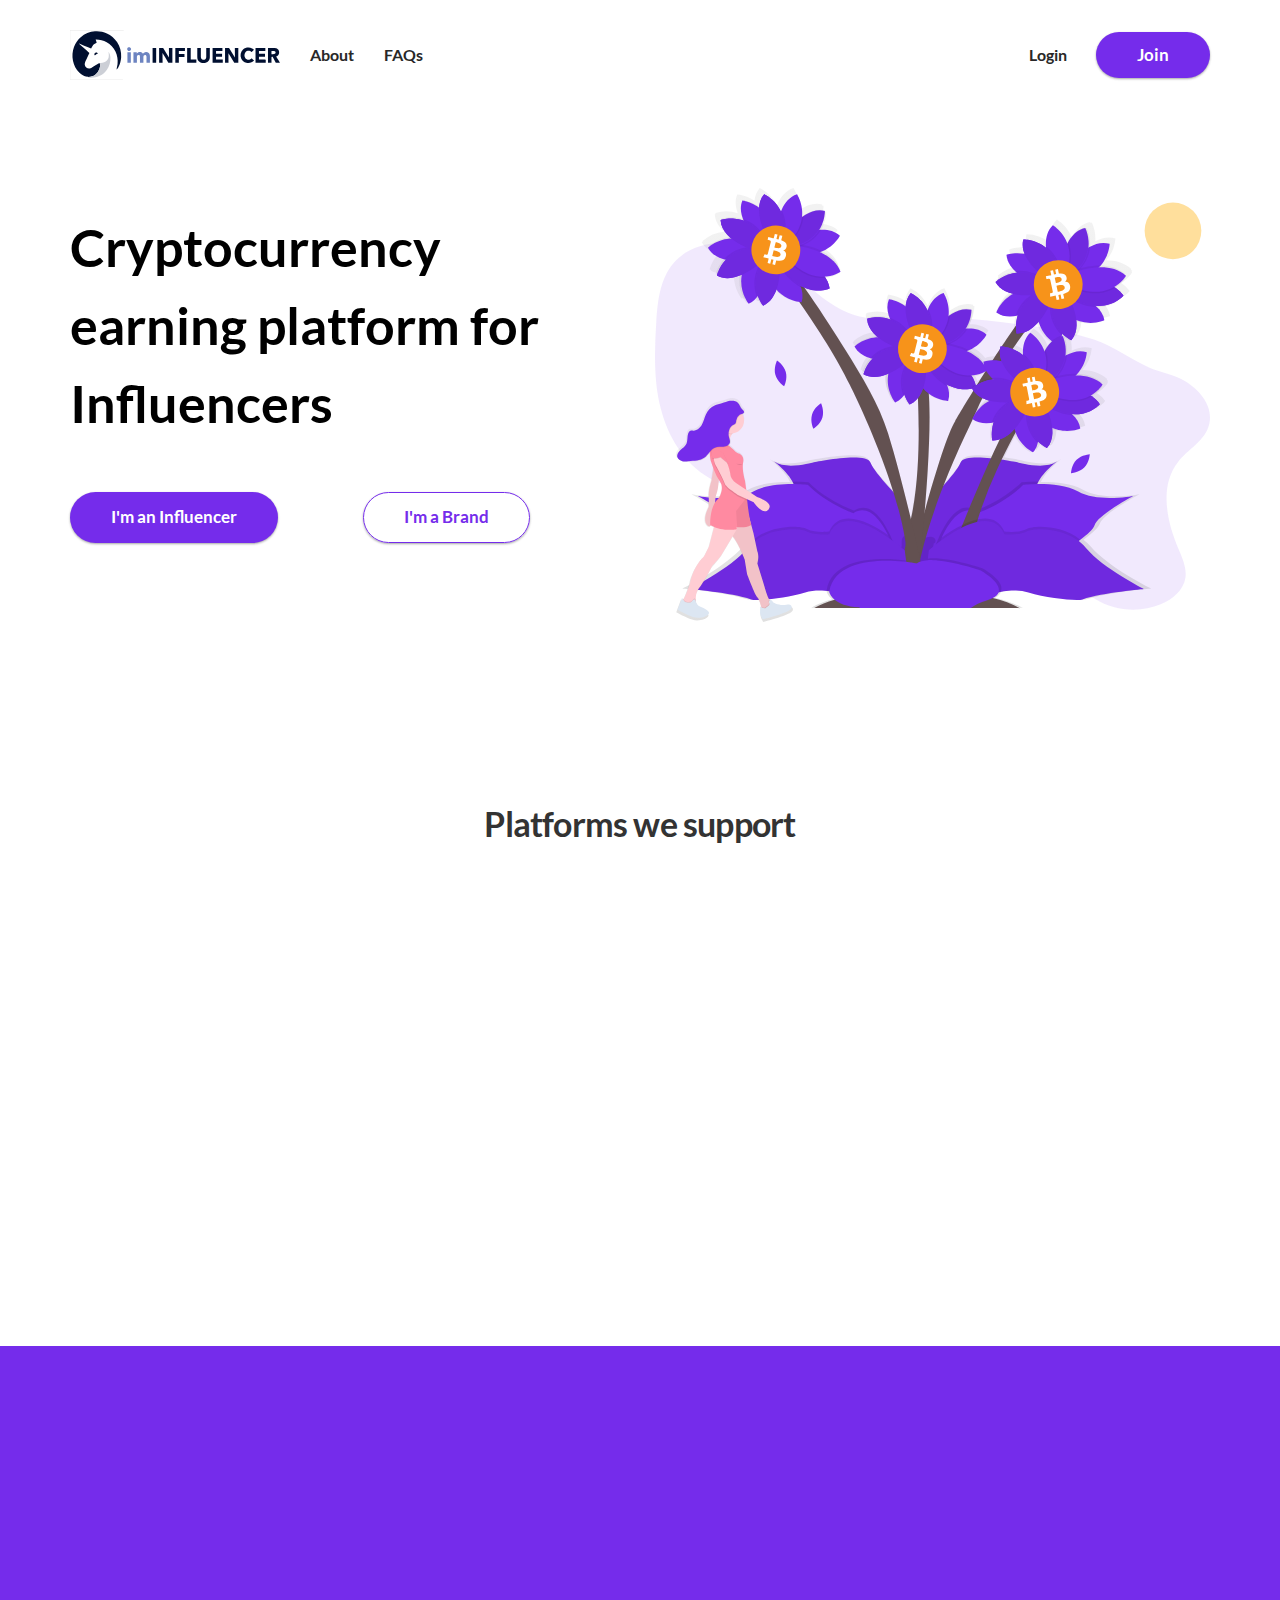
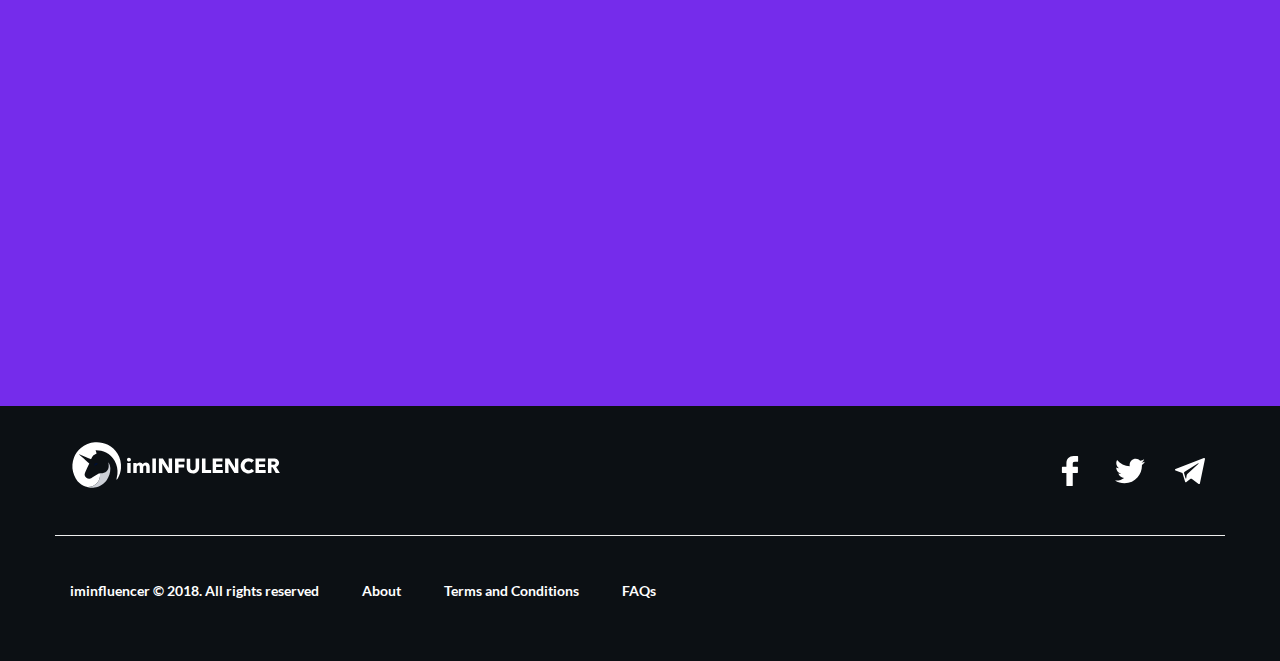
==== commit 8543ec9e: "added" ====
--- a/index.html
+++ b/index.html
@@ -2,19 +2,16 @@
 <html>
 <head>
 	<title></title>
+	<link rel="stylesheet" href="beeicon-font.css">
 	<link rel="stylesheet" href="css/bootstrap.min.css">
 	<link rel="stylesheet" href="css/animate.css">
 	<link rel="stylesheet" href="css/main.css">
 	<link rel="stylesheet" href="css/mobile.css">
-
-	<meta name="language" content="en">
-
+	 <meta name="language" content="en">
 	  <meta charset="utf-8">
 	  <meta http-equiv="X-UA-Compatible" content="IE=edge">
 	  <meta name="viewport" content="width=device-width, initial-scale=1, shrink-to-fit=no">
-
 	  <meta property="og:locale" content="en_US" />
-
 	  <meta property="og:type" content="website" />
 
 </head>
--- a/beeicon-font.css
+++ b/beeicon-font.css
@@ -0,0 +1,1577 @@
+@font-face {
+  font-family: 'bee-icon';
+  src:  url('fonts/bee-icon.eot?ql7da0');
+  src:  url('fonts/bee-icon.eot?ql7da0#iefix') format('embedded-opentype'),
+    url('fonts/bee-icon.ttf?ql7da0') format('truetype'),
+    url('fonts/bee-icon.woff?ql7da0') format('woff'),
+    url('fonts/bee-icon.svg?ql7da0#bee-icon') format('svg');
+  font-weight: normal;
+  font-style: normal;
+}
+
+[class^="bee-icon-"], [class*=" bee-icon-"] {
+  /* use !important to prevent issues with browser extensions that change fonts */
+  font-family: 'bee-icon' !important;
+  speak: none;
+  font-style: normal;
+  font-weight: normal;
+  font-variant: normal;
+  text-transform: none;
+  line-height: 1;
+
+  /* Better Font Rendering =========== */
+  -webkit-font-smoothing: antialiased;
+  -moz-osx-font-smoothing: grayscale;
+}
+
+.bee-icon-color-picker:before {
+  content: "\e996";
+}
+.bee-icon-eraser:before {
+  content: "\ecc7";
+}
+.bee-icon-eraser-o:before {
+  content: "\ecc8";
+}
+.bee-icon-expand:before {
+  content: "\ecc9";
+}
+.bee-icon-list-ol:before {
+  content: "\eccb";
+}
+.bee-icon-minus:before {
+  content: "\eccc";
+}
+.bee-icon-mouse-pointer:before {
+  content: "\eccd";
+}
+.bee-icon-mouse-pointer-o:before {
+  content: "\ecce";
+}
+.bee-icon-quote-right:before {
+  content: "\eccf";
+}
+.bee-icon-quote-left:before {
+  content: "\ecd0";
+}
+.bee-icon-tint:before {
+  content: "\ecd3";
+}
+.bee-icon-pencil-edit-button:before {
+  content: "\ea13";
+}
+.bee-icon-alert:before {
+  content: "\ebfe";
+}
+.bee-icon-check-circle:before {
+  content: "\ec04";
+  color: #364f6b;
+}
+.bee-icon-cloud-disable-solid:before {
+  content: "\ec05";
+  color: #364f6b;
+}
+.bee-icon-cloud-download:before {
+  content: "\ec06";
+  color: #364f6b;
+}
+.bee-icon-cloud-upload:before {
+  content: "\ec07";
+  color: #364f6b;
+}
+.bee-icon-cloud:before {
+  content: "\ec08";
+}
+.bee-icon-cogwheel:before {
+  content: "\ec0a";
+  color: #364f6b;
+}
+.bee-icon-copy:before {
+  content: "\ec0b";
+  color: #364f6b;
+}
+.bee-icon-cross:before {
+  content: "\ec0c";
+  color: #364f6b;
+}
+.bee-icon-forest-solid:before {
+  content: "\ec1e";
+  color: #364f6b;
+}
+.bee-icon-gasoline-solid:before {
+  content: "\ec1f";
+  color: #364f6b;
+}
+.bee-icon-globe:before {
+  content: "\ec20";
+  color: #364f6b;
+}
+.bee-icon-copywriting:before {
+  content: "\ec5b";
+  color: #364f6b;
+}
+.bee-icon-css:before {
+  content: "\ec60";
+  color: #364f6b;
+}
+.bee-icon-earphone:before {
+  content: "\ec6c";
+  color: #364f6b;
+}
+.bee-icon-video:before {
+  content: "\ec6f";
+  color: #364f6b;
+}
+.bee-icon-align-left-solid:before {
+  content: "\ec9d";
+  color: #364f6b;
+}
+.bee-icon-align-right-solid:before {
+  content: "\ec9e";
+  color: #364f6b;
+}
+.bee-icon-bluetooth-solid:before {
+  content: "\eca4";
+  color: #364f6b;
+}
+.bee-icon-business-growth:before {
+  content: "\ecb5";
+  color: #364f6b;
+}
+.bee-icon-business-performance-solid:before {
+  content: "\ecb8";
+  color: #364f6b;
+}
+.bee-icon-businessman:before {
+  content: "\ecbd";
+  color: #364f6b;
+}
+.bee-icon-businesswoman:before {
+  content: "\ecbe";
+  color: #364f6b;
+}
+.bee-icon-cabinet:before {
+  content: "\ecbf";
+  color: #364f6b;
+}
+.bee-icon-check-circle-o:before {
+  content: "\eb3d";
+  color: #364f6b;
+}
+.bee-icon-cogwheel-o:before {
+  content: "\eb43";
+  color: #364f6b;
+}
+.bee-icon-forest:before {
+  content: "\eb57";
+  color: #364f6b;
+}
+.bee-icon-gasoline:before {
+  content: "\eb58";
+  color: #364f6b;
+}
+.bee-icon-hotel:before {
+  content: "\eb5a";
+  color: #364f6b;
+}
+.bee-icon-video-o:before {
+  content: "\eba9";
+  color: #364f6b;
+}
+.bee-icon-align-center2:before {
+  content: "\ebd6";
+  color: #364f6b;
+}
+.bee-icon-align-left2:before {
+  content: "\ebd7";
+  color: #364f6b;
+}
+.bee-icon-align-right2:before {
+  content: "\ebd8";
+  color: #364f6b;
+}
+.bee-icon-bar-chart-down:before {
+  content: "\ebea";
+  color: #364f6b;
+}
+.bee-icon-bar-chart-up:before {
+  content: "\ebeb";
+  color: #364f6b;
+}
+.bee-icon-barcode1:before {
+  content: "\ebec";
+  color: #364f6b;
+}
+.bee-icon-business-growth2:before {
+  content: "\ebef";
+  color: #364f6b;
+}
+.bee-icon-business-performance:before {
+  content: "\ebf2";
+  color: #364f6b;
+}
+.bee-icon-map-marker-f:before {
+  content: "\e9c8";
+}
+.bee-icon-excel:before {
+  content: "\e97c";
+}
+.bee-icon-law:before {
+  content: "\e97f";
+}
+.bee-icon-stamp:before {
+  content: "\e98d";
+}
+.bee-icon-web-domain:before {
+  content: "\e9fb";
+}
+.bee-icon-google-plus-logo:before {
+  content: "\e98e";
+}
+.bee-icon-instagram-fill:before {
+  content: "\e964";
+}
+.bee-icon-gears2:before {
+  content: "\e02b";
+}
+.bee-icon-key2:before {
+  content: "\e02c";
+}
+.bee-icon-paperclip2:before {
+  content: "\e02d";
+}
+.bee-icon-play-button-o:before {
+  content: "\e98f";
+}
+.bee-icon-play-button:before {
+  content: "\e990";
+}
+.bee-icon-payment-method:before {
+  content: "\e909";
+}
+.bee-icon-add:before {
+  content: "\e991";
+}
+.bee-icon-bag:before {
+  content: "\e992";
+}
+.bee-icon-product-box:before {
+  content: "\e993";
+}
+.bee-icon-confused1:before {
+  content: "\e994";
+}
+.bee-icon-india-gate:before {
+  content: "\e995";
+}
+.bee-icon-india-map:before {
+  content: "\e997";
+}
+.bee-icon-qutab-minar:before {
+  content: "\e998";
+}
+.bee-icon-taj-mahal:before {
+  content: "\e999";
+}
+.bee-icon-coding:before {
+  content: "\e91f";
+}
+.bee-icon-category:before {
+  content: "\e922";
+}
+.bee-icon-earth:before {
+  content: "\e923";
+}
+.bee-icon-error-circle:before {
+  content: "\e99a";
+}
+.bee-icon-hands:before {
+  content: "\e99b";
+}
+.bee-icon-logistics-delivery-truck-in-movement:before {
+  content: "\e99d";
+}
+.bee-icon-magic:before {
+  content: "\e99e";
+}
+.bee-icon-map-pin1:before {
+  content: "\e99f";
+}
+.bee-icon-messenger:before {
+  content: "\e9a2";
+}
+.bee-icon-profits:before {
+  content: "\e9a4";
+}
+.bee-icon-rocket2:before {
+  content: "\e9a5";
+}
+.bee-icon-rocket-right:before {
+  content: "\e9a6";
+}
+.bee-icon-round-robot:before {
+  content: "\e9a7";
+}
+.bee-icon-send:before {
+  content: "\e9a8";
+}
+.bee-icon-send-message-button:before {
+  content: "\e94f";
+}
+.bee-icon-video-tutorial:before {
+  content: "\e9aa";
+}
+.bee-icon-video-tutorials-on-laptop-screen:before {
+  content: "\e9ab";
+}
+.bee-icon-package-return:before {
+  content: "\e9ae";
+}
+.bee-icon-rupee:before {
+  content: "\e9af";
+}
+.bee-icon-website-design-symbol:before {
+  content: "\e9b1";
+}
+.bee-icon-world-location:before {
+  content: "\e96c";
+}
+.bee-icon-youtube22:before {
+  content: "\e9b5";
+}
+.bee-icon-eye:before {
+  content: "\e9b6";
+}
+.bee-icon-admin-with-cogwheels:before {
+  content: "\e9b8";
+}
+.bee-icon-warehouse:before {
+  content: "\e9bd";
+}
+.bee-icon-three-man:before {
+  content: "\e9be";
+}
+.bee-icon-megaphone:before {
+  content: "\e9bf";
+}
+.bee-icon-graph:before {
+  content: "\e9c0";
+}
+.bee-icon-align-center:before {
+  content: "\e9c6";
+}
+.bee-icon-align-justify:before {
+  content: "\e9c7";
+}
+.bee-icon-align-left:before {
+  content: "\e9c9";
+}
+.bee-icon-align-right:before {
+  content: "\e9ca";
+}
+.bee-icon-amazon1:before {
+  content: "\e9cb";
+}
+.bee-icon-anchor:before {
+  content: "\e9cc";
+}
+.bee-icon-apple:before {
+  content: "\e9cf";
+}
+.bee-icon-arrow-bottom:before {
+  content: "\e9d0";
+}
+.bee-icon-arrow-bottom-circle:before {
+  content: "\e9d1";
+}
+.bee-icon-arrow-down-left:before {
+  content: "\e9d2";
+}
+.bee-icon-arrow-down-right:before {
+  content: "\e9d3";
+}
+.bee-icon-arrow-down-sm:before {
+  content: "\e9d4";
+}
+.bee-icon-arrow-left:before {
+  content: "\e9d5";
+}
+.bee-icon-arrow-left-circle:before {
+  content: "\e9d6";
+}
+.bee-icon-arrow-right:before {
+  content: "\e9d7";
+}
+.bee-icon-arrow-right-circle:before {
+  content: "\e9d8";
+}
+.bee-icon-arrows-corners:before {
+  content: "\e9d9";
+}
+.bee-icon-arrows-fullscreen:before {
+  content: "\e9da";
+}
+.bee-icon-arrows-v:before {
+  content: "\e9db";
+}
+.bee-icon-arrow-top:before {
+  content: "\e9dc";
+}
+.bee-icon-arrow-top-left:before {
+  content: "\e9dd";
+}
+.bee-icon-arrow-top-right:before {
+  content: "\e9de";
+}
+.bee-icon-arrow-top-sm:before {
+  content: "\e9df";
+}
+.bee-icon-backward:before {
+  content: "\e9e3";
+}
+.bee-icon-backward-f:before {
+  content: "\ea02";
+}
+.bee-icon-bus:before {
+  content: "\e9c1";
+}
+.bee-icon-castle:before {
+  content: "\ea0a";
+}
+.bee-icon-check:before {
+  content: "\ea0b";
+}
+.bee-icon-close:before {
+  content: "\ea0c";
+}
+.bee-icon-code:before {
+  content: "\ea0d";
+}
+.bee-icon-coffee-cup:before {
+  content: "\ea0e";
+}
+.bee-icon-coffee-cup-f:before {
+  content: "\ea0f";
+}
+.bee-icon-cogs-f:before {
+  content: "\ea10";
+}
+.bee-icon-dashboard:before {
+  content: "\e9ec";
+}
+.bee-icon-dashboard-f:before {
+  content: "\e9ed";
+}
+.bee-icon-direction-f:before {
+  content: "\e9f2";
+}
+.bee-icon-dribbble-square:before {
+  content: "\ea11";
+}
+.bee-icon-gift:before {
+  content: "\ea2e";
+}
+.bee-icon-hashtag:before {
+  content: "\ea3b";
+}
+.bee-icon-map-marker:before {
+  content: "\ea62";
+}
+.bee-icon-padlock-f:before {
+  content: "\ea86";
+}
+.bee-icon-padlock-open:before {
+  content: "\ea87";
+}
+.bee-icon-plug:before {
+  content: "\eaa2";
+}
+.bee-icon-rec:before {
+  content: "\eaac";
+}
+.bee-icon-rec-f:before {
+  content: "\eaad";
+}
+.bee-icon-set-square:before {
+  content: "\eab7";
+}
+.bee-icon-slack:before {
+  content: "\eac9";
+}
+.bee-icon-snapchat:before {
+  content: "\eacb";
+}
+.bee-icon-stop:before {
+  content: "\eadd";
+}
+.bee-icon-stop-f:before {
+  content: "\eade";
+}
+.bee-icon-thunder-f:before {
+  content: "\eaec";
+}
+.bee-icon-tumblr-square:before {
+  content: "\eaff";
+}
+.bee-icon-umbrella:before {
+  content: "\eb05";
+}
+.bee-icon-umbrella-f:before {
+  content: "\eb06";
+}
+.bee-icon-vimeo-square:before {
+  content: "\eb14";
+}
+.bee-icon-vine-square:before {
+  content: "\eb17";
+}
+.bee-icon-water-drop:before {
+  content: "\eb21";
+}
+.bee-icon-water-drop-f:before {
+  content: "\eb22";
+}
+.bee-icon-wikipedia-square:before {
+  content: "\eb28";
+}
+.bee-icon-youtube-logo:before {
+  content: "\eb2f";
+}
+.bee-icon-barcode-scan:before {
+  content: "\eb32";
+}
+.bee-icon-tracking:before {
+  content: "\eb33";
+}
+.bee-icon-add-new:before {
+  content: "\e900";
+}
+.bee-icon-alarm:before {
+  content: "\e902";
+}
+.bee-icon-arrow-left-f:before {
+  content: "\e904";
+}
+.bee-icon-arrow-right-f:before {
+  content: "\e906";
+}
+.bee-icon-arrow-top-f:before {
+  content: "\e907";
+}
+.bee-icon-arrow-bottom-f:before {
+  content: "\e908";
+}
+.bee-icon-apple-music .path1:before {
+  content: "\e90a";
+  color: rgb(0, 0, 0);
+}
+.bee-icon-apple-music .path2:before {
+  content: "\ea14";
+  margin-left: -0.8125em;
+  color: rgb(255, 255, 255);
+}
+.bee-icon-apple-music .path3:before {
+  content: "\ea15";
+  margin-left: -0.8125em;
+  color: rgb(0, 0, 0);
+}
+.bee-icon-apple-music .path4:before {
+  content: "\ea16";
+  margin-left: -0.8125em;
+  color: rgb(0, 0, 0);
+}
+.bee-icon-plus:before {
+  content: "\e90d";
+}
+.bee-icon-plus-sign-curcle-o:before {
+  content: "\e90e";
+}
+.bee-icon-search:before {
+  content: "\e916";
+}
+.bee-icon-refresh:before {
+  content: "\e918";
+}
+.bee-icon-redo:before {
+  content: "\e919";
+}
+.bee-icon-undo:before {
+  content: "\e91a";
+}
+.bee-icon-arrow-square-down:before {
+  content: "\e925";
+}
+.bee-icon-arrow-square-up:before {
+  content: "\e91b";
+}
+.bee-icon-arrow-square-right:before {
+  content: "\e91c";
+}
+.bee-icon-arrow-square-left:before {
+  content: "\e91d";
+}
+.bee-icon-arrow-square-down-o:before {
+  content: "\e926";
+}
+.bee-icon-arrow-square-up-o:before {
+  content: "\e924";
+}
+.bee-icon-arrow-square-left-o:before {
+  content: "\e92f";
+}
+.bee-icon-arrow-square-right-0:before {
+  content: "\e942";
+}
+.bee-icon-rotate:before {
+  content: "\e927";
+}
+.bee-icon-reply-o:before {
+  content: "\e928";
+}
+.bee-icon-bell-disable-o:before {
+  content: "\e929";
+}
+.bee-icon-bell-disable:before {
+  content: "\e92a";
+}
+.bee-icon-volume-disable:before {
+  content: "\e92b";
+}
+.bee-icon-volume:before {
+  content: "\e92c";
+}
+.bee-icon-apple-store:before {
+  content: "\e92d";
+}
+.bee-icon-timer:before {
+  content: "\e930";
+}
+.bee-icon-apple-watch:before {
+  content: "\e931";
+}
+.bee-icon-apple-watch-side:before {
+  content: "\e932";
+}
+.bee-icon-flash:before {
+  content: "\e933";
+}
+.bee-icon-flash-disable:before {
+  content: "\e934";
+}
+.bee-icon-hdr-disable:before {
+  content: "\e935";
+}
+.bee-icon-user:before {
+  content: "\e936";
+}
+.bee-icon-color .path1:before {
+  content: "\e938";
+  color: rgb(0, 0, 0);
+  opacity: 0.8;
+}
+.bee-icon-color .path2:before {
+  content: "\ea17";
+  margin-left: -1.0478515625em;
+  color: rgb(0, 0, 0);
+  opacity: 0.3;
+}
+.bee-icon-color .path3:before {
+  content: "\ea18";
+  margin-left: -1.0478515625em;
+  color: rgb(0, 0, 0);
+  opacity: 0.6;
+}
+.bee-icon-folder:before {
+  content: "\e939";
+}
+.bee-icon-flag:before {
+  content: "\e93b";
+}
+.bee-icon-pause:before {
+  content: "\e93c";
+}
+.bee-icon-map-pin:before {
+  content: "\e93d";
+}
+.bee-icon-Asset-125mdpi:before {
+  content: "\e93e";
+}
+.bee-icon-sketch:before {
+  content: "\e93f";
+}
+.bee-icon-tick-circle:before {
+  content: "\e940";
+}
+.bee-icon-trim:before {
+  content: "\e941";
+}
+.bee-icon-stop-circle-o:before {
+  content: "\e943";
+}
+.bee-icon-puse-circle-o:before {
+  content: "\e944";
+}
+.bee-icon-upload-square:before {
+  content: "\e945";
+}
+.bee-icon-book-o:before {
+  content: "\e946";
+}
+.bee-icon-tabs-o:before {
+  content: "\e947";
+}
+.bee-icon-paper-plane-o:before {
+  content: "\e948";
+}
+.bee-icon-download-o:before {
+  content: "\e949";
+}
+.bee-icon-attech:before {
+  content: "\e94a";
+}
+.bee-icon-bed:before {
+  content: "\e94b";
+}
+.bee-icon-bed-o:before {
+  content: "\e94c";
+}
+.bee-icon-bell:before {
+  content: "\e94d";
+}
+.bee-icon-bell-o:before {
+  content: "\e94e";
+}
+.bee-icon-book:before {
+  content: "\e950";
+}
+.bee-icon-calendar:before {
+  content: "\e951";
+}
+.bee-icon-calendar-o:before {
+  content: "\e952";
+}
+.bee-icon-camera1:before {
+  content: "\e953";
+}
+.bee-icon-camera-o:before {
+  content: "\e954";
+}
+.bee-icon-categories-o:before {
+  content: "\e957";
+}
+.bee-icon-album:before {
+  content: "\e958";
+}
+.bee-icon-album-o:before {
+  content: "\e95a";
+}
+.bee-icon-photos-o:before {
+  content: "\e95b";
+}
+.bee-icon-categories:before {
+  content: "\e95c";
+}
+.bee-icon-photos:before {
+  content: "\e95d";
+}
+.bee-icon-dial-pad-o:before {
+  content: "\e95e";
+}
+.bee-icon-dial-pad:before {
+  content: "\e95f";
+}
+.bee-icon-menum:before {
+  content: "\e960";
+}
+.bee-icon-menu-o:before {
+  content: "\e961";
+}
+.bee-icon-genius:before {
+  content: "\e962";
+}
+.bee-icon-genius-o:before {
+  content: "\e963";
+}
+.bee-icon-git-box:before {
+  content: "\e965";
+}
+.bee-icon-heart:before {
+  content: "\e966";
+}
+.bee-icon-history:before {
+  content: "\e967";
+}
+.bee-icon-home:before {
+  content: "\e968";
+}
+.bee-icon-home-o:before {
+  content: "\e969";
+}
+.bee-icon-junk:before {
+  content: "\e96a";
+}
+.bee-icon-medical:before {
+  content: "\e96b";
+}
+.bee-icon-medical-o:before {
+  content: "\e96d";
+}
+.bee-icon-edit-square:before {
+  content: "\e96e";
+}
+.bee-icon-file-o:before {
+  content: "\e96f";
+}
+.bee-icon-minus-sign-circle:before {
+  content: "\e971";
+}
+.bee-icon-most-viewed:before {
+  content: "\e972";
+}
+.bee-icon-music:before {
+  content: "\e973";
+}
+.bee-icon-paper-plane-omdpi:before {
+  content: "\e974";
+}
+.bee-icon-phone:before {
+  content: "\e975";
+}
+.bee-icon-play-circle:before {
+  content: "\e976";
+}
+.bee-icon-plus-sign-circle:before {
+  content: "\e978";
+}
+.bee-icon-podcasts:before {
+  content: "\e979";
+}
+.bee-icon-purchased-o:before {
+  content: "\e97d";
+}
+.bee-icon-radio:before {
+  content: "\e97e";
+}
+.bee-icon-star:before {
+  content: "\e981";
+}
+.bee-icon-star-o:before {
+  content: "\e982";
+}
+.bee-icon-stop-watch-o:before {
+  content: "\e983";
+}
+.bee-icon-stop-watch:before {
+  content: "\e984";
+}
+.bee-icon-timermdpi:before {
+  content: "\e985";
+}
+.bee-icon-timer-o:before {
+  content: "\e986";
+}
+.bee-icon-trash:before {
+  content: "\e987";
+}
+.bee-icon-user-o:before {
+  content: "\e988";
+}
+.bee-icon-volumemdpi:before {
+  content: "\e989";
+}
+.bee-icon-warning-o:before {
+  content: "\e98a";
+}
+.bee-icon-world-clock:before {
+  content: "\e98b";
+}
+.bee-icon-world-clock-o:before {
+  content: "\e98c";
+}
+.bee-icon-armchair:before {
+  content: "\ea27";
+}
+.bee-icon-dress:before {
+  content: "\e9a9";
+}
+.bee-icon-graph1:before {
+  content: "\ea26";
+}
+.bee-icon-heart1:before {
+  content: "\ea28";
+}
+.bee-icon-angle-left:before {
+  content: "\e9cd";
+}
+.bee-icon-angle-right:before {
+  content: "\e9a3";
+}
+.bee-icon-angle-up:before {
+  content: "\e9c2";
+}
+.bee-icon-angle-down:before {
+  content: "\e9ce";
+}
+.bee-icon-laundry:before {
+  content: "\ea29";
+}
+.bee-icon-lipstick:before {
+  content: "\ea2a";
+}
+.bee-icon-livingroom:before {
+  content: "\ea2b";
+}
+.bee-icon-return:before {
+  content: "\ea2c";
+}
+.bee-icon-shirt-man:before {
+  content: "\ea2d";
+}
+.bee-icon-Shoes:before {
+  content: "\ea30";
+}
+.bee-icon-shopping-cart:before {
+  content: "\ea31";
+}
+.bee-icon-Stationary:before {
+  content: "\ea32";
+}
+.bee-icon-view:before {
+  content: "\ea33";
+}
+.bee-icon-wallet:before {
+  content: "\ea34";
+}
+.bee-icon-box .path1:before {
+  content: "\e917";
+  color: rgb(0, 0, 0);
+}
+.bee-icon-box .path2:before {
+  content: "\e9c3";
+  margin-left: -1em;
+  color: rgb(229, 229, 229);
+}
+.bee-icon-box .path3:before {
+  content: "\e9c4";
+  margin-left: -1em;
+  color: rgb(229, 229, 229);
+}
+.bee-icon-box .path4:before {
+  content: "\e9c5";
+  margin-left: -1em;
+  color: rgb(255, 255, 255);
+}
+.bee-icon-box .path5:before {
+  content: "\ea03";
+  margin-left: -1em;
+  color: rgb(255, 255, 255);
+}
+.bee-icon-bag-o:before {
+  content: "\e97b";
+}
+.bee-icon-cod:before {
+  content: "\ea22";
+}
+.bee-icon-megaphone2:before {
+  content: "\ea23";
+}
+.bee-icon-support:before {
+  content: "\ea24";
+}
+.bee-icon-tick-inside-circle:before {
+  content: "\ea25";
+}
+.bee-icon-whatsapp:before {
+  content: "\ea2f";
+}
+.bee-icon-whatsapp-o:before {
+  content: "\ea35";
+}
+.bee-icon-import-right-f:before {
+  content: "\e915";
+}
+.bee-icon-import-left-f:before {
+  content: "\e970";
+}
+.bee-icon-money:before {
+  content: "\e97a";
+}
+.bee-icon-rupee-o:before {
+  content: "\ea12";
+}
+.bee-icon-box-o:before {
+  content: "\ea19";
+}
+.bee-icon-category1:before {
+  content: "\ea1a";
+}
+.bee-icon-chat-f:before {
+  content: "\ea1b";
+}
+.bee-icon-chat-o:before {
+  content: "\ea1c";
+}
+.bee-icon-settings-f:before {
+  content: "\ea1d";
+}
+.bee-icon-settings-o:before {
+  content: "\ea1e";
+}
+.bee-icon-shut-down:before {
+  content: "\ea1f";
+}
+.bee-icon-video-player-f:before {
+  content: "\ea20";
+}
+.bee-icon-video-player-o:before {
+  content: "\ea21";
+}
+.bee-icon-home2:before {
+  content: "\e901";
+}
+.bee-icon-office:before {
+  content: "\e903";
+}
+.bee-icon-pencil:before {
+  content: "\e905";
+}
+.bee-icon-quill:before {
+  content: "\e90b";
+}
+.bee-icon-pen:before {
+  content: "\e90c";
+}
+.bee-icon-eyedropper:before {
+  content: "\e90f";
+}
+.bee-icon-droplet:before {
+  content: "\e910";
+}
+.bee-icon-paint-format:before {
+  content: "\e911";
+}
+.bee-icon-image:before {
+  content: "\e912";
+}
+.bee-icon-images:before {
+  content: "\e913";
+}
+.bee-icon-camera:before {
+  content: "\e914";
+}
+.bee-icon-mic:before {
+  content: "\e91e";
+}
+.bee-icon-books:before {
+  content: "\e920";
+}
+.bee-icon-library:before {
+  content: "\e921";
+}
+.bee-icon-stack:before {
+  content: "\e92e";
+}
+.bee-icon-barcode:before {
+  content: "\e937";
+}
+.bee-icon-qrcode:before {
+  content: "\e93a";
+}
+.bee-icon-keyboard:before {
+  content: "\e955";
+}
+.bee-icon-display:before {
+  content: "\e956";
+}
+.bee-icon-mobile:before {
+  content: "\e959";
+}
+.bee-icon-quotes-left:before {
+  content: "\e977";
+}
+.bee-icon-quotes-right:before {
+  content: "\e980";
+}
+.bee-icon-stats-dots:before {
+  content: "\e99c";
+}
+.bee-icon-stats-bars:before {
+  content: "\e9a0";
+}
+.bee-icon-stats-bars2:before {
+  content: "\e9a1";
+}
+.bee-icon-bin-o:before {
+  content: "\e9ac";
+}
+.bee-icon-bin:before {
+  content: "\e9ad";
+}
+.bee-icon-truck:before {
+  content: "\e9b0";
+}
+.bee-icon-road:before {
+  content: "\e9b2";
+}
+.bee-icon-accessibility:before {
+  content: "\e9b3";
+}
+.bee-icon-target:before {
+  content: "\e9b4";
+}
+.bee-icon-list-numbered:before {
+  content: "\e9b9";
+}
+.bee-icon-list:before {
+  content: "\e9ba";
+}
+.bee-icon-list2:before {
+  content: "\e9bb";
+}
+.bee-icon-tree:before {
+  content: "\e9bc";
+}
+.bee-icon-happy2:before {
+  content: "\e9e0";
+}
+.bee-icon-smile-o:before {
+  content: "\e9e1";
+}
+.bee-icon-smile:before {
+  content: "\e9e2";
+}
+.bee-icon-tongue-o:before {
+  content: "\e9e4";
+}
+.bee-icon-tongue:before {
+  content: "\e9e5";
+}
+.bee-icon-sad-o:before {
+  content: "\e9e6";
+}
+.bee-icon-sad:before {
+  content: "\e9e7";
+}
+.bee-icon-wink:before {
+  content: "\e9e8";
+}
+.bee-icon-wink2:before {
+  content: "\e9e9";
+}
+.bee-icon-grin:before {
+  content: "\e9ea";
+}
+.bee-icon-grin2:before {
+  content: "\e9eb";
+}
+.bee-icon-cool:before {
+  content: "\e9ee";
+}
+.bee-icon-cool2:before {
+  content: "\e9ef";
+}
+.bee-icon-angry:before {
+  content: "\e9f0";
+}
+.bee-icon-angry2:before {
+  content: "\e9f1";
+}
+.bee-icon-evil:before {
+  content: "\e9f3";
+}
+.bee-icon-evil2:before {
+  content: "\e9f4";
+}
+.bee-icon-shocked:before {
+  content: "\e9f5";
+}
+.bee-icon-shocked2:before {
+  content: "\e9f6";
+}
+.bee-icon-baffled:before {
+  content: "\e9f7";
+}
+.bee-icon-baffled2:before {
+  content: "\e9f8";
+}
+.bee-icon-confused-o:before {
+  content: "\e9f9";
+}
+.bee-icon-confused:before {
+  content: "\e9fa";
+}
+.bee-icon-neutral-o:before {
+  content: "\e9fc";
+}
+.bee-icon-neutral:before {
+  content: "\e9fd";
+}
+.bee-icon-hipster-o:before {
+  content: "\e9fe";
+}
+.bee-icon-hipster:before {
+  content: "\e9ff";
+}
+.bee-icon-wondering-o:before {
+  content: "\ea00";
+}
+.bee-icon-wondering:before {
+  content: "\ea01";
+}
+.bee-icon-sleepy:before {
+  content: "\ea04";
+}
+.bee-icon-sleepy-o:before {
+  content: "\ea05";
+}
+.bee-icon-frustrated-o:before {
+  content: "\ea06";
+}
+.bee-icon-frustrated:before {
+  content: "\ea07";
+}
+.bee-icon-crying-o:before {
+  content: "\ea08";
+}
+.bee-icon-crying:before {
+  content: "\ea09";
+}
+.bee-icon-tab:before {
+  content: "\ea45";
+}
+.bee-icon-move-up:before {
+  content: "\ea46";
+}
+.bee-icon-move-down:before {
+  content: "\ea47";
+}
+.bee-icon-sort-alpha-asc:before {
+  content: "\ea48";
+}
+.bee-icon-sort-alpha-desc:before {
+  content: "\ea49";
+}
+.bee-icon-sort-numeric-asc:before {
+  content: "\ea4a";
+}
+.bee-icon-sort-numberic-desc:before {
+  content: "\ea4b";
+}
+.bee-icon-sort-amount-asc:before {
+  content: "\ea4c";
+}
+.bee-icon-sort-amount-desc:before {
+  content: "\ea4d";
+}
+.bee-icon-command:before {
+  content: "\ea4e";
+}
+.bee-icon-shift:before {
+  content: "\ea4f";
+}
+.bee-icon-checkbox-checked:before {
+  content: "\ea52";
+}
+.bee-icon-checkbox-unchecked:before {
+  content: "\ea53";
+}
+.bee-icon-crop:before {
+  content: "\ea57";
+}
+.bee-icon-font:before {
+  content: "\ea5c";
+}
+.bee-icon-ligature:before {
+  content: "\ea5d";
+}
+.bee-icon-ligature2:before {
+  content: "\ea5e";
+}
+.bee-icon-text-height:before {
+  content: "\ea5f";
+}
+.bee-icon-text-width:before {
+  content: "\ea60";
+}
+.bee-icon-font-size:before {
+  content: "\ea61";
+}
+.bee-icon-bold:before {
+  content: "\ea63";
+}
+.bee-icon-underline:before {
+  content: "\ea64";
+}
+.bee-icon-italic:before {
+  content: "\ea65";
+}
+.bee-icon-strikethrough:before {
+  content: "\ea66";
+}
+.bee-icon-omega:before {
+  content: "\ea67";
+}
+.bee-icon-page-break:before {
+  content: "\ea68";
+}
+.bee-icon-superscript:before {
+  content: "\ea69";
+}
+.bee-icon-subscript:before {
+  content: "\ea6a";
+}
+.bee-icon-superscript2:before {
+  content: "\ea6b";
+}
+.bee-icon-subscript2:before {
+  content: "\ea6c";
+}
+.bee-icon-text-color:before {
+  content: "\ea6d";
+}
+.bee-icon-pagebreak:before {
+  content: "\ea6e";
+}
+.bee-icon-clear-formatting:before {
+  content: "\ea6f";
+}
+.bee-icon-table2:before {
+  content: "\ea71";
+}
+.bee-icon-insert-template:before {
+  content: "\ea72";
+}
+.bee-icon-pilcrow:before {
+  content: "\ea73";
+}
+.bee-icon-ltr:before {
+  content: "\ea74";
+}
+.bee-icon-rtl:before {
+  content: "\ea75";
+}
+.bee-icon-paragraph-left:before {
+  content: "\ea77";
+}
+.bee-icon-paragraph-center:before {
+  content: "\ea78";
+}
+.bee-icon-paragraph-right:before {
+  content: "\ea79";
+}
+.bee-icon-paragraph-justify:before {
+  content: "\ea7a";
+}
+.bee-icon-indent-increase:before {
+  content: "\ea7b";
+}
+.bee-icon-indent-decrease:before {
+  content: "\ea7c";
+}
+.bee-icon-embed:before {
+  content: "\ea7f";
+}
+.bee-icon-embed2:before {
+  content: "\ea80";
+}
+.bee-icon-terminal:before {
+  content: "\ea81";
+}
+.bee-icon-share:before {
+  content: "\ea82";
+}
+.bee-icon-amazon:before {
+  content: "\ea88";
+}
+.bee-icon-google:before {
+  content: "\ea89";
+}
+.bee-icon-google-square:before {
+  content: "\ea8a";
+}
+.bee-icon-google-plus:before {
+  content: "\ea8c";
+}
+.bee-icon-google-plus-square:before {
+  content: "\ea8d";
+}
+.bee-icon-hangouts:before {
+  content: "\ea8f";
+}
+.bee-icon-google-drive:before {
+  content: "\ea90";
+}
+.bee-icon-facebook:before {
+  content: "\ea91";
+}
+.bee-icon-facebook-square:before {
+  content: "\ea92";
+}
+.bee-icon-spotify:before {
+  content: "\ea95";
+}
+.bee-icon-twitter:before {
+  content: "\ea97";
+}
+.bee-icon-vine:before {
+  content: "\ea98";
+}
+.bee-icon-vk:before {
+  content: "\ea99";
+}
+.bee-icon-rss-square:before {
+  content: "\ea9d";
+}
+.bee-icon-youtube:before {
+  content: "\ea9e";
+}
+.bee-icon-vimeo:before {
+  content: "\eaa0";
+}
+.bee-icon-vimeo2:before {
+  content: "\eaa1";
+}
+.bee-icon-flickr:before {
+  content: "\eaa6";
+}
+.bee-icon-dribbble:before {
+  content: "\eaa8";
+}
+.bee-icon-behance:before {
+  content: "\eaa9";
+}
+.bee-icon-behance-squrare:before {
+  content: "\eaaa";
+}
+.bee-icon-steam:before {
+  content: "\eaaf";
+}
+.bee-icon-dropbox:before {
+  content: "\eab1";
+}
+.bee-icon-onedrive:before {
+  content: "\eab2";
+}
+.bee-icon-github:before {
+  content: "\eab3";
+}
+.bee-icon-npm:before {
+  content: "\eab4";
+}
+.bee-icon-basecamp:before {
+  content: "\eab5";
+}
+.bee-icon-trello:before {
+  content: "\eab6";
+}
+.bee-icon-wordpress:before {
+  content: "\eab8";
+}
+.bee-icon-joomla:before {
+  content: "\eab9";
+}
+.bee-icon-blogger-square:before {
+  content: "\eabb";
+}
+.bee-icon-tumblr:before {
+  content: "\eabc";
+}
+.bee-icon-yahoo:before {
+  content: "\eabd";
+}
+.bee-icon-tux:before {
+  content: "\eabf";
+}
+.bee-icon-finder:before {
+  content: "\eac1";
+}
+.bee-icon-android:before {
+  content: "\eac2";
+}
+.bee-icon-windows:before {
+  content: "\eac3";
+}
+.bee-icon-windows8:before {
+  content: "\eac4";
+}
+.bee-icon-soundcloud:before {
+  content: "\eac5";
+}
+.bee-icon-skype:before {
+  content: "\eac7";
+}
+.bee-icon-reddit:before {
+  content: "\eac8";
+}
+.bee-icon-hackernews:before {
+  content: "\eaca";
+}
+.bee-icon-wikipedia:before {
+  content: "\eacc";
+}
+.bee-icon-linkedin-square:before {
+  content: "\eacd";
+}
+.bee-icon-delicious:before {
+  content: "\ead1";
+}
+.bee-icon-stackoverflow:before {
+  content: "\ead4";
+}
+.bee-icon-pinterest:before {
+  content: "\ead5";
+}
+.bee-icon-pinterest-o:before {
+  content: "\ead6";
+}
+.bee-icon-flattr:before {
+  content: "\ead9";
+}
+.bee-icon-foursquare:before {
+  content: "\eada";
+}
+.bee-icon-yelp:before {
+  content: "\eadb";
+}
+.bee-icon-paypal:before {
+  content: "\eadc";
+}
+.bee-icon-chrome:before {
+  content: "\eadf";
+}
+.bee-icon-firefox:before {
+  content: "\eae0";
+}
+.bee-icon-IE:before {
+  content: "\eae1";
+}
+.bee-icon-edge:before {
+  content: "\eae2";
+}
+.bee-icon-safari:before {
+  content: "\eae3";
+}
+.bee-icon-opera:before {
+  content: "\eae4";
+}
+.bee-icon-html-five:before {
+  content: "\eae5";
+}
+.bee-icon-html-five-o:before {
+  content: "\eae6";
+}
+.bee-icon-css3:before {
+  content: "\eae7";
+}
+.bee-icon-git:before {
+  content: "\eae8";
+}
+.bee-icon-codepen:before {
+  content: "\eae9";
+}
+.bee-icon-svg:before {
+  content: "\eaea";
+}
+.bee-icon-IcoMoon:before {
+  content: "\eaeb";
+}
--- a/css/main.css
+++ b/css/main.css
@@ -1,9 +1,16 @@
-@import url('https://fonts.googleapis.com/css?family=Roboto:100,300,400,500,900');
+
+@font-face {
+  font-family: 'Lato';
+  src:  url('../fonts/Lato-Bold.ttf');
+  src:  url('../fonts/Lato-Regular.ttf') format('ttf'),
+    url('../fonts/Lato-Light.ttf') format('ttf'),
+    
+   
+}
 
 
 body {
- font-family: 'Roboto', sans-serif;
-   /*font-family: 'Krub', sans-serif;*/
+ font-family: 'Lato', sans-serif;
   
 }
 ._sgn {
@@ -16,6 +23,14 @@
 .para {
   line-height: 1.6;
   font-size: 16px;
+}
+
+
+.footer-section footer {
+  margin-left: -17px;
+      margin-right: -17px;
+      margin-top: 20px;
+      margin-bottom: -20px;
 }
 
 :root {
@@ -545,4 +560,207 @@
 }
 .about-page hr {
   width: 30%;
-}+}
+
+.dropdown_bounty {
+  position: relative;
+}
+
+
+
+.big-heading {
+  font-size: 50px;
+      font-weight: bold;
+}
+
+.heading-line {
+  position: relative;
+  margin-bottom: 40px;
+}
+
+.heading-line:before {
+  content: '';
+      height: 4px;
+      width: 100px;
+      background: var(--theme-color);
+      position: absolute;
+      bottom: -10px;
+      left: 0;
+      right: 0;
+      margin: auto;
+      border-radius: 10px;
+}
+
+/*timeline css================================================*/
+
+.timeline {
+  list-style-type: none;
+  display: flex;
+  align-items: center;
+  justify-content: center;
+}
+
+.li {
+  transition: all 200ms ease-in;
+}
+
+.timestamp {
+  margin-bottom: 20px;
+  padding: 0px 40px;
+  display: flex;
+  flex-direction: column;
+  align-items: center;
+  font-weight: 100;
+}
+
+.timeline .status {
+  display: flex;
+  justify-content: center;
+  border-top: 2px solid #D6DCE0;
+  position: relative;
+  transition: all 200ms ease-in;
+}
+.timeline .status h4 {
+    margin-top: 25px;
+    font-weight: 400;
+}
+.status:before {
+      --size: 40px;
+      width: var(--size);
+      height: var(--size);
+      background-color: #b5b5b5;
+      border-radius: 25px;
+      border: 1px solid #ddd;
+      position: absolute;
+      top: -50%;
+      line-height: var(--size);
+      transition: all 200ms ease-in;
+      font-size: 20px;
+      text-align: center;
+}
+
+
+
+.li.complete .status {
+  border-top: 2px solid var(--theme-color);
+  color: #fff;
+}
+.li.complete .status:before {
+  background-color: var(--theme-color);
+  border: none;
+  transition: all 200ms ease-in;
+}
+.li.complete .status h4 {
+  color: var(--theme-color);
+
+}
+
+
+
+.space50 {
+  padding: 50px 0;
+}
+
+.timeline li.li {
+  width: 250px;
+}
+
+.timeline .status:before {
+  font-family: 'Glyphicons Halflings';
+  
+}
+
+.status.create:before  {
+  content: "\270f";
+}
+.status.deposit:before  {
+  content: "\e006";
+}
+.status.publish:before  {
+  content: "\e171";
+      padding-right: 3px;
+}
+
+.bounty_middle {
+  width: 100%;
+      min-height: calc(100vh  - 100px);
+      display: flex;
+      align-items: center;
+      justify-content: center
+}
+
+/*.dropdown_menu-bounty.activated {
+ background: #fff;
+     margin: 0 10px;
+}*/
+.dropdown_menu-bounty.activated li a {
+  font-weight: bold;
+}
+
+.dropdown_bounty  .dropdown_menu-bounty {
+ list-style: none;
+ padding: 0 20px;
+ display: none;
+ border-radius: 4px;
+
+}
+
+.status-footer {
+      border-top: 1px solid #0000000f;
+      padding: 9px 15px;
+      margin-bottom: -13px;
+      margin-left: -13px;
+      margin-right: -13px;
+      display: flex;
+    align-items: center;
+    justify-content: space-between;
+    color: #747474;
+        font-size: 17px;
+}
+
+.thumbnail {
+  border: none;
+  border-radius: .28571429rem;
+  -webkit-box-shadow: 0 1px 3px 0 #d4d4d5, 0 0 0 1px #d4d4d5;
+  box-shadow: 0 1px 3px 0 #d4d4d5, 0 0 0 1px #d4d4d5;
+}
+
+.status-footer  img {
+  width: 20px;
+}
+
+.no-shadow .btn {
+  box-shadow: none;
+}
+
+.facebook-post iframe{
+  width: 100%;
+  height: 530px;
+}
+
+.facebook-post h3{
+ margin: 0;
+     margin-bottom: 10px;
+     font-size: 20px;
+     font-weight: 400;
+}
+
+.reward {
+  color: #00c800;
+}
+
+.terms-list {
+  padding: 0;
+  list-style: none;
+
+}
+
+
+  .terms-list li {
+      padding: 10px 0;
+      font-size: 16px;
+      color: #9f9f9f;
+      font-weight: 400;
+      text-align: left;
+      list-style: square;
+  }
--- a/css/mobile.css
+++ b/css/mobile.css
@@ -13,13 +13,19 @@
   }
   .login-body {
     height: 100% !important;
+    display: block !important;
   }
-  
+    .login-body .box-login {
+    display: block !important;
+
+  }
   .login-side-design {
    width: 100%;
    flex-basis: 100%;
   }
-
+._sgn {
+    padding: 30px 30px !important;
+}
   .spacethis {
       padding-top: 40px;
       padding-bottom: 40px;
@@ -95,6 +101,77 @@
 .list-inline.footer-links {
   text-align: center;
 }
+
+/*dashboard mobile look=================*/
+.sidebar {
+  box-shadow: none;
+  -webkit-transform: translateX(-100%);
+     -moz-transform: translateX(-100%);
+      -ms-transform: translateX(-100%);
+       -o-transform: translateX(-100%);
+          transform: translateX(-100%);
+}
+
+.content-wrapper {
+  width: 100%;
+      margin-left: 0;
+}
+.sidebar {
+  transition: all .3s;
+}
+.sidebar.sidebar-visible {
+   transform: translateX(0%);
+}
+
+.mobile-sidebar-visible {
+  float: left;
+}
+.mobile-sidebar-visible img {
+  width: 28px;
+  margin-top: 2px;
+}
+.side-close {
+  position: absolute;
+      right: 14px;
+      color: #fff;
+      top: 10px;
+}
+.side-close img {
+  width: 20px;
+}
+
+
+.bounty_middle {
+  margin: 0;
+}
+
+.timeline {
+  padding-left: 0;
+      padding-right: 0;
+}
+
+.timeline li.li {
+    width: 100px;
+    display: inline-block;
+}
+
+.status:before {
+    top: -40%;
+    transition: all 200ms ease-in;
+}
+
+.status:before {
+    --size: 33px;
+    width: var(--size);
+    height: var(--size);
+   
+    font-size: 14px;
+}
+.big-heading{
+  font-size: 30px;
+}
+
+
 }/*media*/
 
 @media (min-width: 768px) {
